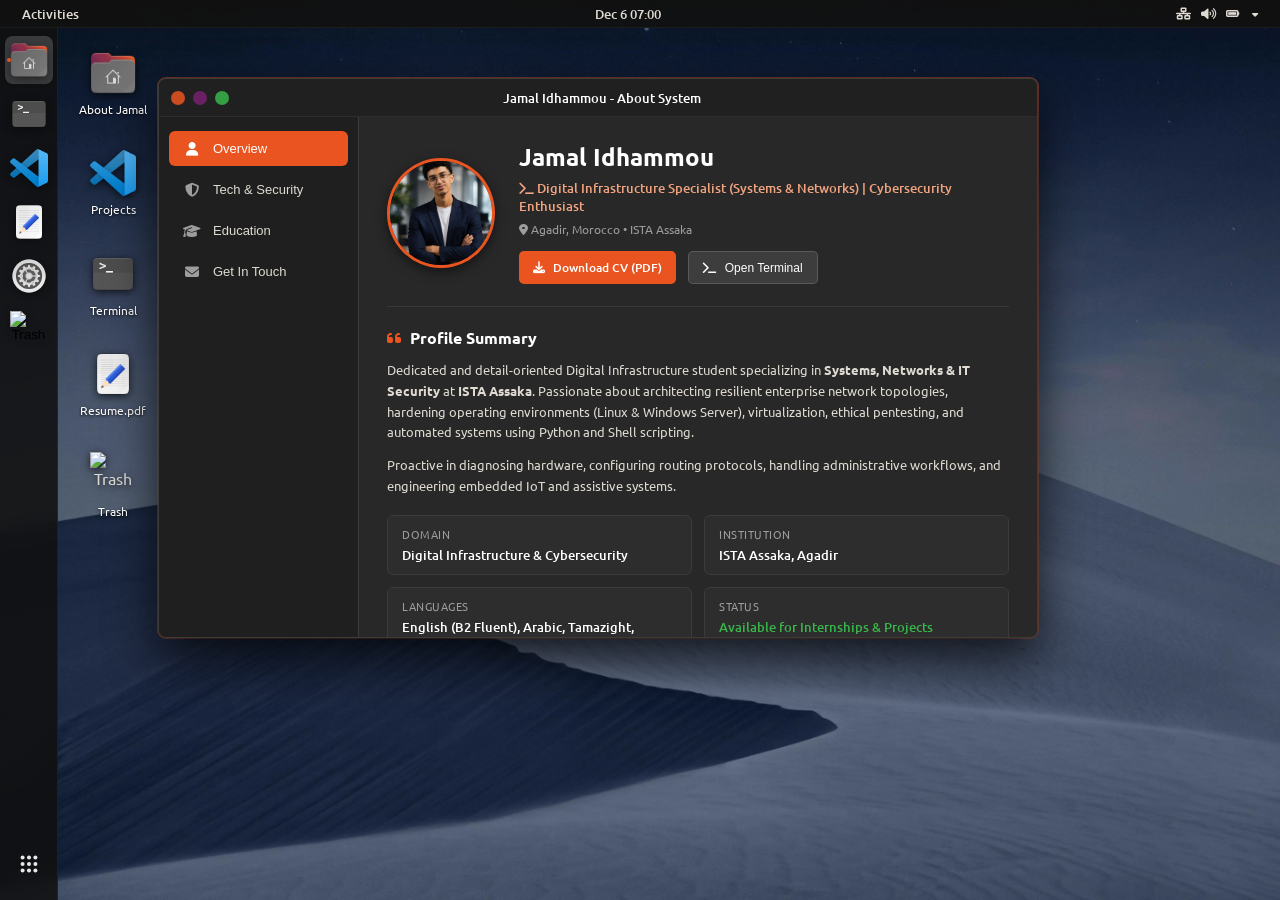
==== index.html @ d8b95043 "feat: Ubuntu 20.04 Web Desktop with ISTA Assaka profile and clean files" ====
<!DOCTYPE html>
<html lang="en">
<head>
    <meta charset="UTF-8">
    <meta name="viewport" content="width=device-width, initial-scale=1.0">
    <title>Jamal Idhammou - Ubuntu 20.04 Desktop</title>
    <meta name="description" content="Jamal Idhammou's Ubuntu 20.04 Web Desktop Portfolio - Digital Infrastructure & Cybersecurity Specialist">
    <link rel="icon" type="image/png" href="themes/Yaru/system/user-home.png">
    
    <!-- Ubuntu Font & FontAwesome Icons -->
    <link rel="preconnect" href="https://fonts.googleapis.com">
    <link rel="preconnect" href="https://fonts.gstatic.com" crossorigin>
    <link href="https://fonts.googleapis.com/css2?family=Ubuntu:ital,wght@0,300;0,400;0,500;0,700;1,400&family=Ubuntu+Mono:ital,wght@0,400;0,700;1,400&display=swap" rel="stylesheet">
    <link rel="stylesheet" href="https://cdnjs.cloudflare.com/ajax/libs/font-awesome/6.5.1/css/all.min.css">
    
    <link rel="stylesheet" href="style.css">
</head>
<body class="theme-default">

    <!-- Top Navigation Bar -->
    <header class="top-bar" id="topBar">
        <div class="top-bar-left">
            <span class="activities-btn" id="activitiesBtn">Activities</span>
        </div>
        <div class="top-bar-center">
            <span class="clock" id="topClock">Oct 28 00:00</span>
        </div>
        <div class="top-bar-right">
            <div class="status-cluster" id="statusCluster" tabindex="0" role="button" aria-label="System status menu">
                <i class="fa-solid fa-network-wired" title="Ethernet Connected"></i>
                <i class="fa-solid fa-volume-high" title="Volume 100%"></i>
                <i class="fa-solid fa-battery-full" title="Battery 100%"></i>
                <i class="fa-solid fa-caret-down status-arrow"></i>
            </div>
            
            <!-- Status Dropdown Menu -->
            <div class="status-dropdown" id="statusDropdown">
                <div class="dropdown-row">
                    <i class="fa-solid fa-volume-high"></i>
                    <input type="range" min="0" max="100" value="80" class="slider" aria-label="Sound volume">
                </div>
                <div class="dropdown-row">
                    <i class="fa-solid fa-sun"></i>
                    <input type="range" min="10" max="100" value="100" class="slider" aria-label="Screen brightness">
                </div>
                <div class="dropdown-divider"></div>
                <div class="dropdown-item">
                    <i class="fa-solid fa-wifi"></i>
                    <span>ISTA-Assaka-Secure</span>
                    <span class="pill-active">Connected</span>
                </div>
                <div class="dropdown-item" onclick="openApp('settings')">
                    <i class="fa-solid fa-sliders"></i>
                    <span>System Settings</span>
                </div>
                <div class="dropdown-divider"></div>
                <div class="dropdown-item" onclick="openApp('terminal')">
                    <i class="fa-solid fa-terminal"></i>
                    <span>Terminal Shell</span>
                </div>
                <div class="dropdown-item" onclick="window.location.reload()">
                    <i class="fa-solid fa-arrow-rotate-right"></i>
                    <span>Restart Desktop</span>
                </div>
            </div>
        </div>
    </header>

    <!-- Main Desktop Workspace -->
    <main class="desktop-screen" id="desktopScreen">
        
        <!-- Ubuntu Left Dock -->
        <aside class="dock" id="dock" aria-label="Ubuntu application dock">
            <div class="dock-apps">
                <button class="dock-icon" data-app="about" title="About Jamal">
                    <img src="themes/Yaru/system/user-home.png" alt="About Jamal">
                    <span class="dock-indicator"></span>
                </button>
                <button class="dock-icon" data-app="terminal" title="Terminal">
                    <img src="themes/Yaru/apps/bash.png" alt="Terminal">
                    <span class="dock-indicator"></span>
                </button>
                <button class="dock-icon" data-app="projects" title="Projects & Engineering">
                    <img src="themes/Yaru/apps/vscode.png" alt="Projects">
                    <span class="dock-indicator"></span>
                </button>
                <button class="dock-icon" data-app="resume" title="CV Resume Viewer">
                    <img src="themes/Yaru/apps/gedit.png" alt="CV Resume">
                    <span class="dock-indicator"></span>
                </button>
                <button class="dock-icon" data-app="settings" title="Settings">
                    <img src="themes/Yaru/apps/gnome-control-center.png" alt="Settings">
                    <span class="dock-indicator"></span>
                </button>
                <button class="dock-icon" data-app="trash" title="Trash">
                    <img src="themes/Yaru/system/user-trash.png" alt="Trash">
                    <span class="dock-indicator"></span>
                </button>
            </div>
            
            <div class="dock-bottom">
                <button class="dock-icon grid-icon" id="allAppsBtn" title="Show Applications">
                    <svg viewBox="0 0 24 24" width="22" height="22" fill="#fff">
                        <circle cx="5" cy="5" r="2.2"/>
                        <circle cx="12" cy="5" r="2.2"/>
                        <circle cx="19" cy="5" r="2.2"/>
                        <circle cx="5" cy="12" r="2.2"/>
                        <circle cx="12" cy="12" r="2.2"/>
                        <circle cx="19" cy="12" r="2.2"/>
                        <circle cx="5" cy="19" r="2.2"/>
                        <circle cx="12" cy="19" r="2.2"/>
                        <circle cx="19" cy="19" r="2.2"/>
                    </svg>
                </button>
            </div>
        </aside>

        <!-- Desktop Shortcuts -->
        <div class="desktop-grid" id="desktopGrid">
            <div class="desktop-item" tabindex="0" data-app="about">
                <img src="themes/Yaru/system/user-home.png" alt="About Jamal">
                <span>About Jamal</span>
            </div>
            <div class="desktop-item" tabindex="0" data-app="projects">
                <img src="themes/Yaru/apps/vscode.png" alt="Projects">
                <span>Projects</span>
            </div>
            <div class="desktop-item" tabindex="0" data-app="terminal">
                <img src="themes/Yaru/apps/bash.png" alt="Terminal">
                <span>Terminal</span>
            </div>
            <div class="desktop-item" tabindex="0" data-app="resume">
                <img src="themes/Yaru/apps/gedit.png" alt="Resume">
                <span>Resume.pdf</span>
            </div>
            <div class="desktop-item" tabindex="0" data-app="trash">
                <img src="themes/Yaru/system/user-trash.png" alt="Trash">
                <span>Trash</span>
            </div>
        </div>

        <!-- ==================== WINDOWS CONTAINER ==================== -->
        <div class="windows-container" id="windowsContainer">

            <!-- 1. ABOUT ME WINDOW -->
            <div class="window active" id="win-about" data-app="about" style="top: 50px; left: 100px; width: 880px; height: 560px;">
                <div class="window-header">
                    <div class="window-controls">
                        <button class="win-btn win-close" title="Close" onclick="closeApp('about')"></button>
                        <button class="win-btn win-minimize" title="Minimize" onclick="minimizeApp('about')"></button>
                        <button class="win-btn win-maximize" title="Maximize" onclick="maximizeApp('about')"></button>
                    </div>
                    <div class="window-title">Jamal Idhammou - About System</div>
                </div>
                <div class="window-body ubuntu-about-window">
                    <div class="about-nav">
                        <button class="about-nav-item active" data-tab="tab-bio">
                            <i class="fa-solid fa-user"></i> <span>Overview</span>
                        </button>
                        <button class="about-nav-item" data-tab="tab-skills">
                            <i class="fa-solid fa-shield-halved"></i> <span>Tech & Security</span>
                        </button>
                        <button class="about-nav-item" data-tab="tab-education">
                            <i class="fa-solid fa-graduation-cap"></i> <span>Education</span>
                        </button>
                        <button class="about-nav-item" data-tab="tab-contact">
                            <i class="fa-solid fa-envelope"></i> <span>Get In Touch</span>
                        </button>
                    </div>
                    <div class="about-content">
                        
                        <!-- TAB 1: BIO -->
                        <div class="tab-pane active" id="tab-bio">
                            <div class="bio-hero">
                                <img src="profile-photo.png" alt="Jamal Idhammou" class="bio-avatar">
                                <div class="bio-hero-info">
                                    <h2>Jamal Idhammou</h2>
                                    <p class="role-badge"><i class="fa-solid fa-terminal"></i> Digital Infrastructure Specialist (Systems & Networks) | Cybersecurity Enthusiast</p>
                                    <p class="location-badge"><i class="fa-solid fa-location-dot"></i> Agadir, Morocco &bull; ISTA Assaka</p>
                                    <div class="bio-actions">
                                        <a href="CV_Jamal_Idhammou.pdf" download class="btn-ubuntu-primary">
                                            <i class="fa-solid fa-download"></i> Download CV (PDF)
                                        </a>
                                        <button class="btn-ubuntu-secondary" onclick="openApp('terminal')">
                                            <i class="fa-solid fa-terminal"></i> Open Terminal
                                        </button>
                                    </div>
                                </div>
                            </div>
                            <div class="bio-description">
                                <h3><i class="fa-solid fa-quote-left"></i> Profile Summary</h3>
                                <p>
                                    Dedicated and detail-oriented Digital Infrastructure student specializing in <strong>Systems, Networks & IT Security</strong> at <strong>ISTA Assaka</strong>. Passionate about architecting resilient enterprise network topologies, hardening operating environments (Linux & Windows Server), virtualization, ethical pentesting, and automated systems using Python and Shell scripting.
                                </p>
                                <p>
                                    Proactive in diagnosing hardware, configuring routing protocols, handling administrative workflows, and engineering embedded IoT and assistive systems.
                                </p>
                            </div>
                            <div class="bio-meta-grid">
                                <div class="meta-card">
                                    <span class="meta-label">Domain</span>
                                    <span class="meta-val">Digital Infrastructure & Cybersecurity</span>
                                </div>
                                <div class="meta-card">
                                    <span class="meta-label">Institution</span>
                                    <span class="meta-val">ISTA Assaka, Agadir</span>
                                </div>
                                <div class="meta-card">
                                    <span class="meta-label">Languages</span>
                                    <span class="meta-val">English (B2 Fluent), Arabic, Tamazight, French</span>
                                </div>
                                <div class="meta-card">
                                    <span class="meta-label">Status</span>
                                    <span class="meta-val available">Available for Internships & Projects</span>
                                </div>
                            </div>
                        </div>

                        <!-- TAB 2: SKILLS -->
                        <div class="tab-pane" id="tab-skills">
                            <h3><i class="fa-solid fa-shield-halved"></i> Technical Competencies</h3>
                            <div class="skills-category-group">
                                <div class="skill-group-card">
                                    <div class="skill-group-title">
                                        <i class="fa-solid fa-network-wired"></i> Networks & Protocols
                                    </div>
                                    <div class="skill-chips">
                                        <span class="chip">TCP/IP Suite</span>
                                        <span class="chip">LAN / WAN Architecture</span>
                                        <span class="chip">Cisco Packet Tracer</span>
                                        <span class="chip">Wireshark Traffic Analysis</span>
                                        <span class="chip">VLANs & Subnetting</span>
                                        <span class="chip">Routing (OSPF, RIP, Static)</span>
                                        <span class="chip">DNS & DHCP Services</span>
                                    </div>
                                </div>

                                <div class="skill-group-card">
                                    <div class="skill-group-title">
                                        <i class="fa-solid fa-server"></i> Systems & Virtualization
                                    </div>
                                    <div class="skill-chips">
                                        <span class="chip">Linux (Ubuntu, Kali, Debian)</span>
                                        <span class="chip">Windows Server (AD DS, GPO)</span>
                                        <span class="chip">VMware Workstation / ESXi</span>
                                        <span class="chip">Oracle VirtualBox</span>
                                        <span class="chip">System Hardening</span>
                                        <span class="chip">SSH & Remote Administration</span>
                                    </div>
                                </div>

                                <div class="skill-group-card">
                                    <div class="skill-group-title">
                                        <i class="fa-solid fa-key"></i> Cybersecurity & Defense
                                    </div>
                                    <div class="skill-chips">
                                        <span class="chip">Ethical Hacking & Pentesting</span>
                                        <span class="chip">Network Security Auditing</span>
                                        <span class="chip">Nmap & Port Reconnaissance</span>
                                        <span class="chip">Firewall Configuration</span>
                                        <span class="chip">Vulnerability Assessment</span>
                                    </div>
                                </div>

                                <div class="skill-group-card">
                                    <div class="skill-group-title">
                                        <i class="fa-solid fa-code"></i> Scripting & Embedded IoT
                                    </div>
                                    <div class="skill-chips">
                                        <span class="chip">Python 3</span>
                                        <span class="chip">Bash & Shell Automation</span>
                                        <span class="chip">ESP32 & Microcontroller IoT</span>
                                        <span class="chip">Git & Version Control</span>
                                        <span class="chip">Hardware Diagnostics</span>
                                    </div>
                                </div>
                            </div>
                        </div>

                        <!-- TAB 3: EDUCATION -->
                        <div class="tab-pane" id="tab-education">
                            <h3><i class="fa-solid fa-graduation-cap"></i> Academic Background</h3>
                            <div class="timeline">
                                <div class="timeline-item">
                                    <div class="timeline-badge"><i class="fa-solid fa-building-columns"></i></div>
                                    <div class="timeline-content">
                                        <h4>Specialized Technician in Digital Infrastructure (Systems & Networks)</h4>
                                        <p class="timeline-sub">ISTA Assaka, Agadir | <strong>2025 - Present</strong></p>
                                        <p>Comprehensive training in corporate computer networks, multi-platform server administration (Windows Server & Linux), cloud fundamentals, virtualization infrastructure, enterprise cybersecurity, and automated operations.</p>
                                    </div>
                                </div>

                                <div class="timeline-item">
                                    <div class="timeline-badge"><i class="fa-solid fa-award"></i></div>
                                    <div class="timeline-content">
                                        <h4>High School Baccalaureate in Physics-Chemistry</h4>
                                        <p class="timeline-sub">Lyc&eacute;e Qualifiant Koutoubia, Drarga | <strong>Class of 2025</strong></p>
                                        <p>Analytical foundations in mathematics, physical sciences, logical reasoning, and scientific computing methodologies.</p>
                                    </div>
                                </div>

                                <div class="timeline-item">
                                    <div class="timeline-badge"><i class="fa-solid fa-briefcase"></i></div>
                                    <div class="timeline-content">
                                        <h4>Administrative Office Intern</h4>
                                        <p class="timeline-sub">Car Rental Agency | <strong>Professional Internship</strong></p>
                                        <p>Conducted daily IT workflow troubleshooting, operational database tracking, administrative paperwork organization, and customer support.</p>
                                    </div>
                                </div>
                            </div>
                        </div>

                        <!-- TAB 4: CONTACT -->
                        <div class="tab-pane" id="tab-contact">
                            <h3><i class="fa-solid fa-envelope"></i> Let's Connect</h3>
                            <p>I am keen to collaborate on infrastructure administration, cybersecurity research, and network deployment projects.</p>
                            
                            <div class="contact-grid">
                                <a href="mailto:jidhmmou@gmail.com" class="contact-card">
                                    <div class="contact-icon"><i class="fa-solid fa-envelope-open-text"></i></div>
                                    <div class="contact-info">
                                        <span class="contact-title">Email</span>
                                        <span class="contact-detail">jidhmmou@gmail.com</span>
                                    </div>
                                </a>

                                <a href="tel:+212649144657" class="contact-card">
                                    <div class="contact-icon"><i class="fa-solid fa-phone-volume"></i></div>
                                    <div class="contact-info">
                                        <span class="contact-title">Phone</span>
                                        <span class="contact-detail">+212 649-144657</span>
                                    </div>
                                </a>

                                <a href="https://github.com/jidhmmou-ship-it" target="_blank" rel="noopener noreferrer" class="contact-card">
                                    <div class="contact-icon"><i class="fa-brands fa-github"></i></div>
                                    <div class="contact-info">
                                        <span class="contact-title">GitHub</span>
                                        <span class="contact-detail">@jidhmmou-ship-it</span>
                                    </div>
                                </a>

                                <div class="contact-card">
                                    <div class="contact-icon"><i class="fa-solid fa-location-dot"></i></div>
                                    <div class="contact-info">
                                        <span class="contact-title">Location</span>
                                        <span class="contact-detail">Agadir, Morocco</span>
                                    </div>
                                </div>
                            </div>
                        </div>

                    </div>
                </div>
            </div>

            <!-- 2. PROJECTS WINDOW -->
            <div class="window" id="win-projects" data-app="projects" style="top: 75px; left: 160px; width: 920px; height: 580px;">
                <div class="window-header">
                    <div class="window-controls">
                        <button class="win-btn win-close" title="Close" onclick="closeApp('projects')"></button>
                        <button class="win-btn win-minimize" title="Minimize" onclick="minimizeApp('projects')"></button>
                        <button class="win-btn win-maximize" title="Maximize" onclick="maximizeApp('projects')"></button>
                    </div>
                    <div class="window-title">Engineering Projects & Innovations - Jamal Idhammou</div>
                </div>
                <div class="window-body projects-window">
                    <div class="projects-sidebar">
                        <div class="projects-sidebar-heading">PROJECT REPOSITORIES</div>
                        <button class="proj-nav-btn active" data-target="proj-voice">
                            <i class="fa-solid fa-microphone-lines"></i>
                            <div class="proj-nav-text">
                                <span class="proj-nav-name">Voice Meaning Mapper</span>
                                <span class="proj-nav-sub">AI Speech Assistance</span>
                            </div>
                        </button>
                        <button class="proj-nav-btn" data-target="proj-esp32">
                            <i class="fa-solid fa-microchip"></i>
                            <div class="proj-nav-text">
                                <span class="proj-nav-name">ESP32 IoT Systems</span>
                                <span class="proj-nav-sub">Embedded Hardware & Telemetry</span>
                            </div>
                        </button>
                        <button class="proj-nav-btn" data-target="proj-hackathon">
                            <i class="fa-solid fa-trophy"></i>
                            <div class="proj-nav-text">
                                <span class="proj-nav-name">Tech for Hope Hackathon</span>
                                <span class="proj-nav-sub">1st Edition (May 2026)</span>
                            </div>
                        </button>
                        <button class="proj-nav-btn" data-target="proj-network">
                            <i class="fa-solid fa-network-wired"></i>
                            <div class="proj-nav-text">
                                <span class="proj-nav-name">Enterprise Network Lab</span>
                                <span class="proj-nav-sub">ISTA Assaka Topologies</span>
                            </div>
                        </button>
                    </div>

                    <div class="projects-detail">
                        
                        <!-- PROJECT 1: Voice Meaning Mapper -->
                        <div class="proj-card active" id="proj-voice">
                            <div class="proj-header-banner">
                                <div class="proj-tag">AI & Assistive Tech</div>
                                <h2>Voice Meaning Mapper</h2>
                                <p class="proj-summary">A communication assistance system designed to interpret speech patterns and acoustic inputs for individuals experiencing communication difficulties or autism.</p>
                            </div>
                            <div class="proj-body">
                                <h3><i class="fa-solid fa-layer-group"></i> Architecture & Engineering</h3>
                                <p>
                                    Architected to translate imprecise or atypical vocal cues into structured semantic expressions and clear audio-visual feedback. Features an offline-capable Python inference pipeline paired with local SQLite database logging for private, low-latency deployment.
                                </p>
                                <div class="tech-stack-row">
                                    <span class="badge-tech"><i class="fa-brands fa-python"></i> Python 3</span>
                                    <span class="badge-tech"><i class="fa-solid fa-wave-square"></i> Audio Signal Processing</span>
                                    <span class="badge-tech"><i class="fa-solid fa-database"></i> SQLite</span>
                                    <span class="badge-tech"><i class="fa-solid fa-microchip"></i> Embedded Controller Ready</span>
                                </div>
                                <div class="key-points">
                                    <div class="kp-item">
                                        <i class="fa-solid fa-shield-check"></i>
                                        <div>
                                            <strong>Zero Cloud Dependency:</strong> All processing is preserved on-premise to guarantee absolute user voice privacy and confidentiality.
                                        </div>
                                    </div>
                                    <div class="kp-item">
                                        <i class="fa-solid fa-gauge-high"></i>
                                        <div>
                                            <strong>Low-Latency Acoustic Inference:</strong> Optimized phonetic mapping tailored to assist individuals with speech impairments.
                                        </div>
                                    </div>
                                </div>
                            </div>
                        </div>

                        <!-- PROJECT 2: ESP32 IoT Systems -->
                        <div class="proj-card" id="proj-esp32">
                            <div class="proj-header-banner">
                                <div class="proj-tag">Embedded Systems & IoT</div>
                                <h2>ESP32 Smart IoT & Sensor Ecosystem</h2>
                                <p class="proj-summary">Hardware-software telemetric node engineered around the ESP32-S3 microcontroller, integrating sensor capture, secure Wi-Fi transport, and headless Python backends.</p>
                            </div>
                            <div class="proj-body">
                                <h3><i class="fa-solid fa-microchip"></i> Hardware Blueprint</h3>
                                <p>
                                    Implements microcontrollers interfacing with environmental telemetry, acoustic receivers, and wireless sockets. Built to evaluate IoT device security, encrypted telemetry communication over MQTT/HTTPS, and local automation triggers.
                                </p>
                                <div class="tech-stack-row">
                                    <span class="badge-tech"><i class="fa-solid fa-microchip"></i> ESP32 / ESP32-S3</span>
                                    <span class="badge-tech"><i class="fa-brands fa-python"></i> MicroPython / Python</span>
                                    <span class="badge-tech"><i class="fa-solid fa-wifi"></i> 802.11b/g/n & BLE</span>
                                    <span class="badge-tech"><i class="fa-solid fa-lock"></i> TLS Telemetry</span>
                                </div>
                                <div class="key-points">
                                    <div class="kp-item">
                                        <i class="fa-solid fa-network-wired"></i>
                                        <div>
                                            <strong>Network Hardening:</strong> Configured dedicated IoT VLAN isolation to defend parent LAN environments against unauthorized lateral movement.
                                        </div>
                                    </div>
                                    <div class="kp-item">
                                        <i class="fa-solid fa-bolt"></i>
                                        <div>
                                            <strong>Autonomous Failover:</strong> Local non-volatile memory buffering maintains telemetry consistency during network dropouts.
                                        </div>
                                    </div>
                                </div>
                            </div>
                        </div>

                        <!-- PROJECT 3: Hackathon -->
                        <div class="proj-card" id="proj-hackathon">
                            <div class="proj-header-banner">
                                <div class="proj-tag">Hackathon & Innovation</div>
                                <h2>Tech for Hope Hackathon 2026 (1st Edition)</h2>
                                <p class="proj-summary">48-Hour intensive innovation challenge hosted at CNMH Agadir (May 15-16, 2026).</p>
                            </div>
                            <div class="proj-body">
                                <h3><i class="fa-solid fa-trophy"></i> Achievement & Contributions</h3>
                                <p>
                                    Participated in a high-intensity hackathon dedicated to engineering assistive technologies for people with disabilities. Collaborated closely with a multidisciplinary team under rigid time constraints, contributing system architecture design, functional logic testing, and technical pitch delivery. Awarded an official certificate of distinction.
                                </p>
                                <div class="tech-stack-row">
                                    <span class="badge-tech"><i class="fa-solid fa-users"></i> Team Leadership</span>
                                    <span class="badge-tech"><i class="fa-solid fa-bolt"></i> Rapid Prototyping</span>
                                    <span class="badge-tech"><i class="fa-solid fa-universal-access"></i> Assistive Tech</span>
                                </div>
                            </div>
                        </div>

                        <!-- PROJECT 4: Network Labs -->
                        <div class="proj-card" id="proj-network">
                            <div class="proj-header-banner">
                                <div class="proj-tag">Infrastructure & Defense</div>
                                <h2>Enterprise Network Architecture & Virtualization Labs</h2>
                                <p class="proj-summary">Production-grade LAN/WAN multi-site topology configurations and server virtualization at ISTA Assaka (2025 - 2026).</p>
                            </div>
                            <div class="proj-body">
                                <h3><i class="fa-solid fa-network-wired"></i> Infrastructure Implementation</h3>
                                <p>
                                    Architected multi-subnet networks featuring inter-VLAN routing, NAT/PAT translation, ACL firewall rules, and fault-tolerant switching in Cisco Packet Tracer. Deployed virtualized enterprise environments with Windows Server 2022 (Active Directory, Group Policy, DNS, DHCP) and hardened Ubuntu / Kali Linux machines.
                                </p>
                                <div class="tech-stack-row">
                                    <span class="badge-tech"><i class="fa-solid fa-network-wired"></i> Cisco Packet Tracer</span>
                                    <span class="badge-tech"><i class="fa-brands fa-linux"></i> Ubuntu & Kali Linux</span>
                                    <span class="badge-tech"><i class="fa-brands fa-windows"></i> Windows Server AD DS</span>
                                    <span class="badge-tech"><i class="fa-solid fa-cube"></i> VMware & VirtualBox</span>
                                    <span class="badge-tech"><i class="fa-solid fa-magnifying-glass"></i> Wireshark</span>
                                </div>
                            </div>
                        </div>

                    </div>
                </div>
            </div>

            <!-- 3. TERMINAL WINDOW -->
            <div class="window" id="win-terminal" data-app="terminal" style="top: 100px; left: 220px; width: 780px; height: 500px;">
                <div class="window-header">
                    <div class="window-controls">
                        <button class="win-btn win-close" title="Close" onclick="closeApp('terminal')"></button>
                        <button class="win-btn win-minimize" title="Minimize" onclick="minimizeApp('terminal')"></button>
                        <button class="win-btn win-maximize" title="Maximize" onclick="maximizeApp('terminal')"></button>
                    </div>
                    <div class="window-title">jamal@ubuntu-assaka: ~</div>
                </div>
                <div class="window-body terminal-body" id="terminalBody" onclick="focusTerminalInput()">
                    <div id="terminalOutput">
                        <div class="terminal-line banner">Welcome to Jamal Idhammou's Ubuntu 20.04 LTS (GNU/Linux 5.15.0-generic x86_64)</div>
                        <div class="terminal-line info">* Documentation: Digital Infrastructure & Cybersecurity Portfolio</div>
                        <div class="terminal-line info">* Institution:   ISTA Assaka, Agadir, Morocco</div>
                        <div class="terminal-line system">Type <span class="term-highlight">help</span> to view available commands.</div>
                        <br>
                    </div>
                    <div class="terminal-input-row">
                        <span class="term-prompt"><span class="prompt-user">jamal@ubuntu-assaka</span>:<span class="prompt-dir">~</span>$</span>
                        <input type="text" id="terminalInput" autofocus spellcheck="false" autocomplete="off" aria-label="Terminal command prompt">
                    </div>
                </div>
            </div>

            <!-- 4. RESUME VIEWER WINDOW -->
            <div class="window" id="win-resume" data-app="resume" style="top: 60px; left: 140px; width: 860px; height: 580px;">
                <div class="window-header">
                    <div class="window-controls">
                        <button class="win-btn win-close" title="Close" onclick="closeApp('resume')"></button>
                        <button class="win-btn win-minimize" title="Minimize" onclick="minimizeApp('resume')"></button>
                        <button class="win-btn win-maximize" title="Maximize" onclick="maximizeApp('resume')"></button>
                    </div>
                    <div class="window-title">Document Viewer - CV_Jamal_Idhammou.pdf</div>
                </div>
                <div class="window-body resume-body">
                    <div class="resume-toolbar">
                        <div class="doc-info">
                            <i class="fa-solid fa-file-pdf text-red"></i>
                            <span>CV_Jamal_Idhammou.pdf</span>
                        </div>
                        <div class="toolbar-actions">
                            <a href="CV_Jamal_Idhammou.pdf" target="_blank" class="btn-tool" title="Open in new tab">
                                <i class="fa-solid fa-arrow-up-right-from-square"></i> Open Tab
                            </a>
                            <a href="CV_Jamal_Idhammou.pdf" download class="btn-tool primary" title="Download CV">
                                <i class="fa-solid fa-download"></i> Download
                            </a>
                        </div>
                    </div>
                    <div class="resume-frame-wrapper">
                        <iframe src="CV_Jamal_Idhammou.pdf#toolbar=1&navpanes=0" class="resume-iframe" title="Jamal Idhammou Resume PDF"></iframe>
                    </div>
                </div>
            </div>

            <!-- 5. SETTINGS WINDOW -->
            <div class="window" id="win-settings" data-app="settings" style="top: 80px; left: 180px; width: 720px; height: 480px;">
                <div class="window-header">
                    <div class="window-controls">
                        <button class="win-btn win-close" title="Close" onclick="closeApp('settings')"></button>
                        <button class="win-btn win-minimize" title="Minimize" onclick="minimizeApp('settings')"></button>
                        <button class="win-btn win-maximize" title="Maximize" onclick="maximizeApp('settings')"></button>
                    </div>
                    <div class="window-title">Settings - Background & System</div>
                </div>
                <div class="window-body settings-body">
                    <h3>Desktop Wallpaper</h3>
                    <p class="settings-hint">Select a wallpaper to customize your desktop experience:</p>
                    <div class="wallpapers-grid" id="wallpapersGrid">
                        <!-- Populated via script.js -->
                    </div>
                    
                    <div class="settings-divider"></div>
                    <h3>System Information</h3>
                    <div class="system-specs">
                        <div class="spec-row"><span>OS Name:</span><strong>Ubuntu 20.04.6 LTS (Focal Fossa) Web Edition</strong></div>
                        <div class="spec-row"><span>Specialist:</span><strong>Jamal Idhammou</strong></div>
                        <div class="spec-row"><span>Academic Center:</span><strong>ISTA Assaka (Systems, Networks & Security)</strong></div>
                        <div class="spec-row"><span>Kernel:</span><strong>Linux 5.15.0-91-generic (x86_64)</strong></div>
                    </div>
                </div>
            </div>

            <!-- 6. TRASH WINDOW -->
            <div class="window" id="win-trash" data-app="trash" style="top: 120px; left: 240px; width: 560px; height: 380px;">
                <div class="window-header">
                    <div class="window-controls">
                        <button class="win-btn win-close" title="Close" onclick="closeApp('trash')"></button>
                        <button class="win-btn win-minimize" title="Minimize" onclick="minimizeApp('trash')"></button>
                        <button class="win-btn win-maximize" title="Maximize" onclick="maximizeApp('trash')"></button>
                    </div>
                    <div class="window-title">Trash</div>
                </div>
                <div class="window-body trash-body">
                    <div class="trash-empty-state">
                        <img src="themes/Yaru/system/user-trash.png" alt="Empty Trash" width="64">
                        <p class="trash-main">Trash is Empty</p>
                        <p class="trash-sub">Citation artifacts, unused dependencies, and zero-byte scripts have been purged.</p>
                    </div>
                </div>
            </div>

        </div>
    </main>

    <script src="script.js"></script>
</body>
</html>
---- style.css ----
/* ==========================================================================
   Ubuntu 20.04 Focal Fossa Web Desktop Theme
   Jamal Idhammou - Systems, Networks & Cybersecurity Portfolio
   ========================================================================== */

:root {
    --ubuntu-orange: #E95420;
    --ubuntu-aubergine-dark: #2C001E;
    --ubuntu-aubergine-mid: #5E2750;
    --ubuntu-aubergine-light: #77216F;
    --ubuntu-gray-dark: #111111;
    --ubuntu-gray-panel: rgba(17, 17, 17, 0.95);
    --ubuntu-gray-window: #282828;
    --ubuntu-gray-border: #3c3b37;
    --ubuntu-gray-header: #202020;
    --ubuntu-text-main: #dfdbd2;
    --ubuntu-text-muted: #9e9d9b;
    --ubuntu-text-bright: #ffffff;
    --ubuntu-green: #38b44a;
    --ubuntu-blue: #19b6ee;
    --ubuntu-dock-bg: rgba(16, 16, 16, 0.88);
    --ubuntu-card-bg: #2d2d2d;
    --ubuntu-chip-bg: #383838;
    --shadow-window: 0 16px 40px rgba(0, 0, 0, 0.65), 0 0 1px rgba(255, 255, 255, 0.15);
    --radius-window: 8px;
    --radius-control: 4px;
}

* {
    box-sizing: border-box;
    margin: 0;
    padding: 0;
}

body, html {
    width: 100%;
    height: 100%;
    overflow: hidden;
    font-family: 'Ubuntu', -apple-system, BlinkMacSystemFont, "Segoe UI", Roboto, sans-serif;
    color: var(--ubuntu-text-main);
    background-color: #1a0815;
    background-image: url('images/wallpapers/wall-1.webp');
    background-size: cover;
    background-position: center;
    background-repeat: no-repeat;
    user-select: none;
    -webkit-font-smoothing: antialiased;
}

/* ==========================================================================
   TOP BAR
   ========================================================================== */
.top-bar {
    position: fixed;
    top: 0;
    left: 0;
    right: 0;
    height: 28px;
    background-color: var(--ubuntu-gray-panel);
    backdrop-filter: blur(8px);
    display: flex;
    align-items: center;
    justify-content: space-between;
    padding: 0 12px;
    font-size: 13px;
    font-weight: 500;
    z-index: 10000;
    border-bottom: 1px solid rgba(255, 255, 255, 0.05);
}

.top-bar-left, .top-bar-center, .top-bar-right {
    display: flex;
    align-items: center;
    height: 100%;
}

.activities-btn {
    padding: 2px 10px;
    border-radius: var(--radius-control);
    cursor: pointer;
    transition: background-color 0.15s ease;
}

.activities-btn:hover {
    background-color: rgba(255, 255, 255, 0.15);
}

.clock {
    font-weight: 500;
    cursor: default;
    padding: 2px 10px;
    border-radius: var(--radius-control);
}

.clock:hover {
    background-color: rgba(255, 255, 255, 0.1);
}

.status-cluster {
    display: flex;
    align-items: center;
    gap: 10px;
    padding: 3px 10px;
    border-radius: 14px;
    cursor: pointer;
    transition: background-color 0.15s ease;
    font-size: 12px;
}

.status-cluster:hover, .status-cluster.active {
    background-color: rgba(255, 255, 255, 0.15);
}

.status-arrow {
    font-size: 10px;
    margin-left: 2px;
}

/* Status Dropdown */
.status-dropdown {
    position: absolute;
    top: 32px;
    right: 8px;
    width: 260px;
    background-color: #242424;
    border: 1px solid var(--ubuntu-gray-border);
    border-radius: 8px;
    box-shadow: 0 12px 30px rgba(0, 0, 0, 0.7);
    padding: 12px;
    display: none;
    flex-direction: column;
    gap: 8px;
    z-index: 10001;
}

.status-dropdown.show {
    display: flex;
}

.dropdown-row {
    display: flex;
    align-items: center;
    gap: 12px;
    color: var(--ubuntu-text-muted);
}

.dropdown-row i {
    width: 18px;
    text-align: center;
}

.slider {
    flex: 1;
    accent-color: var(--ubuntu-orange);
    cursor: pointer;
}

.dropdown-divider {
    height: 1px;
    background: rgba(255, 255, 255, 0.1);
    margin: 4px 0;
}

.dropdown-item {
    display: flex;
    align-items: center;
    gap: 12px;
    padding: 8px 10px;
    border-radius: var(--radius-control);
    cursor: pointer;
    font-size: 13px;
    transition: background 0.15s ease;
}

.dropdown-item:hover {
    background: rgba(255, 255, 255, 0.1);
}

.dropdown-item i {
    width: 18px;
    text-align: center;
    color: var(--ubuntu-orange);
}

.pill-active {
    margin-left: auto;
    font-size: 11px;
    background: rgba(56, 180, 74, 0.2);
    color: var(--ubuntu-green);
    padding: 2px 6px;
    border-radius: 10px;
}

/* ==========================================================================
   DESKTOP SCREEN & DOCK
   ========================================================================== */
.desktop-screen {
    position: absolute;
    top: 28px;
    left: 0;
    right: 0;
    bottom: 0;
    display: flex;
    overflow: hidden;
}

/* Dock */
.dock {
    width: 58px;
    height: 100%;
    background-color: var(--ubuntu-dock-bg);
    backdrop-filter: blur(10px);
    border-right: 1px solid rgba(255, 255, 255, 0.06);
    display: flex;
    flex-direction: column;
    align-items: center;
    justify-content: space-between;
    padding: 8px 0;
    z-index: 5000;
}

.dock-apps {
    display: flex;
    flex-direction: column;
    gap: 6px;
    align-items: center;
    width: 100%;
}

.dock-icon {
    position: relative;
    width: 48px;
    height: 48px;
    background: transparent;
    border: none;
    border-radius: 8px;
    display: flex;
    align-items: center;
    justify-content: center;
    cursor: pointer;
    transition: transform 0.15s cubic-bezier(0.4, 0, 0.2, 1), background-color 0.15s ease;
}

.dock-icon img {
    width: 38px;
    height: 38px;
    object-fit: contain;
    filter: drop-shadow(0 2px 4px rgba(0,0,0,0.4));
}

.dock-icon:hover {
    background-color: rgba(255, 255, 255, 0.12);
    transform: scale(1.05);
}

.dock-icon:active {
    transform: scale(0.96);
}

.dock-indicator {
    display: none;
    position: absolute;
    left: 2px;
    top: 50%;
    transform: translateY(-50%);
    width: 4px;
    height: 4px;
    background-color: var(--ubuntu-orange);
    border-radius: 50%;
}

.dock-icon.running .dock-indicator {
    display: block;
}

.dock-icon.focused {
    background-color: rgba(255, 255, 255, 0.18);
}

.dock-bottom {
    margin-bottom: 4px;
}

.grid-icon svg {
    opacity: 0.9;
    transition: opacity 0.2s ease, transform 0.2s ease;
}

.grid-icon:hover svg {
    opacity: 1;
    transform: rotate(90deg);
}

/* Desktop Grid Icons */
.desktop-grid {
    position: absolute;
    top: 14px;
    left: 70px;
    display: flex;
    flex-direction: column;
    gap: 18px;
    z-index: 10;
}

.desktop-item {
    display: flex;
    flex-direction: column;
    align-items: center;
    justify-content: center;
    width: 86px;
    padding: 8px 4px;
    border-radius: 6px;
    text-align: center;
    cursor: pointer;
    transition: background-color 0.15s ease;
}

.desktop-item:hover, .desktop-item:focus {
    background-color: rgba(233, 84, 32, 0.3);
    outline: 1px dotted rgba(255, 255, 255, 0.3);
}

.desktop-item img {
    width: 46px;
    height: 46px;
    object-fit: contain;
    filter: drop-shadow(0 2px 4px rgba(0, 0, 0, 0.7));
    margin-bottom: 6px;
}

.desktop-item span {
    font-size: 12px;
    color: #ffffff;
    text-shadow: 0 1px 3px rgba(0, 0, 0, 0.9);
    word-break: break-word;
    line-height: 1.2;
}

/* ==========================================================================
   WINDOWS SYSTEM
   ========================================================================== */
.windows-container {
    position: absolute;
    top: 0;
    left: 58px;
    right: 0;
    bottom: 0;
    pointer-events: none;
}

.window {
    position: absolute;
    pointer-events: auto;
    background-color: var(--ubuntu-gray-window);
    border-radius: var(--radius-window);
    box-shadow: var(--shadow-window);
    border: 1px solid var(--ubuntu-gray-border);
    display: none;
    flex-direction: column;
    overflow: hidden;
    min-width: 420px;
    min-height: 280px;
    transition: box-shadow 0.2s ease;
}

.window.active {
    display: flex;
}

.window.minimized {
    display: none !important;
}

.window.focused {
    box-shadow: 0 20px 50px rgba(0, 0, 0, 0.75), 0 0 0 1px rgba(233, 84, 32, 0.45);
}

.window.maximized {
    top: 0 !important;
    left: 0 !important;
    width: 100% !important;
    height: 100% !important;
    border-radius: 0;
}

/* Window Header */
.window-header {
    height: 38px;
    background-color: var(--ubuntu-gray-header);
    border-bottom: 1px solid rgba(255, 255, 255, 0.06);
    display: flex;
    align-items: center;
    padding: 0 12px;
    cursor: move;
    user-select: none;
}

.window-controls {
    display: flex;
    align-items: center;
    gap: 8px;
    z-index: 5;
}

.win-btn {
    width: 14px;
    height: 14px;
    border-radius: 50%;
    border: none;
    cursor: pointer;
    transition: opacity 0.15s ease, transform 0.1s ease;
    opacity: 0.85;
}

.win-btn:hover {
    opacity: 1;
    transform: scale(1.1);
}

.win-close {
    background-color: #E95420;
}

.win-minimize {
    background-color: #77216F;
}

.win-maximize {
    background-color: #38b44a;
}

.window-title {
    flex: 1;
    text-align: center;
    font-size: 13px;
    font-weight: 500;
    color: var(--ubuntu-text-bright);
    margin-right: 50px; /* Offset window controls for visual center */
    white-space: nowrap;
    overflow: hidden;
    text-overflow: ellipsis;
}

.window-body {
    flex: 1;
    overflow-y: auto;
    position: relative;
    user-select: text;
}

/* Scrollbar Styling */
.window-body::-webkit-scrollbar,
.about-content::-webkit-scrollbar,
.projects-detail::-webkit-scrollbar {
    width: 8px;
}

.window-body::-webkit-scrollbar-thumb,
.about-content::-webkit-scrollbar-thumb,
.projects-detail::-webkit-scrollbar-thumb {
    background: rgba(255, 255, 255, 0.2);
    border-radius: 4px;
}

.window-body::-webkit-scrollbar-thumb:hover,
.about-content::-webkit-scrollbar-thumb:hover,
.projects-detail::-webkit-scrollbar-thumb:hover {
    background: rgba(233, 84, 32, 0.5);
}

/* ==========================================================================
   APP 1: ABOUT JAMAL
   ========================================================================== */
.ubuntu-about-window {
    display: flex;
    height: 100%;
}

.about-nav {
    width: 200px;
    background-color: #1f1f1f;
    border-right: 1px solid var(--ubuntu-gray-border);
    padding: 14px 10px;
    display: flex;
    flex-direction: column;
    gap: 6px;
}

.about-nav-item {
    display: flex;
    align-items: center;
    gap: 12px;
    padding: 10px 14px;
    background: transparent;
    border: none;
    border-radius: 6px;
    color: var(--ubuntu-text-main);
    font-size: 13px;
    font-weight: 500;
    cursor: pointer;
    text-align: left;
    transition: background 0.15s ease, color 0.15s ease;
}

.about-nav-item i {
    width: 18px;
    text-align: center;
    font-size: 14px;
    color: var(--ubuntu-text-muted);
}

.about-nav-item:hover {
    background: rgba(255, 255, 255, 0.08);
}

.about-nav-item.active {
    background: var(--ubuntu-orange);
    color: #ffffff;
}

.about-nav-item.active i {
    color: #ffffff;
}

.about-content {
    flex: 1;
    padding: 24px 28px;
    overflow-y: auto;
}

.tab-pane {
    display: none;
    animation: fadeIn 0.2s ease-in;
}

.tab-pane.active {
    display: block;
}

@keyframes fadeIn {
    from { opacity: 0; transform: translateY(4px); }
    to { opacity: 1; transform: translateY(0); }
}

/* Bio Hero */
.bio-hero {
    display: flex;
    gap: 24px;
    align-items: center;
    padding-bottom: 22px;
    border-bottom: 1px solid rgba(255, 255, 255, 0.08);
    margin-bottom: 20px;
}

.bio-avatar {
    width: 110px;
    height: 110px;
    border-radius: 50%;
    object-fit: cover;
    border: 3px solid var(--ubuntu-orange);
    box-shadow: 0 4px 12px rgba(0, 0, 0, 0.5);
}

.bio-hero-info h2 {
    font-size: 24px;
    color: var(--ubuntu-text-bright);
    margin-bottom: 6px;
}

.role-badge {
    color: #f0a37e;
    font-size: 13px;
    font-weight: 500;
    margin-bottom: 6px;
}

.location-badge {
    color: var(--ubuntu-text-muted);
    font-size: 12px;
    margin-bottom: 14px;
}

.bio-actions {
    display: flex;
    gap: 12px;
}

.btn-ubuntu-primary {
    display: inline-flex;
    align-items: center;
    gap: 8px;
    background: var(--ubuntu-orange);
    color: #ffffff;
    text-decoration: none;
    padding: 8px 14px;
    border-radius: 5px;
    font-size: 12px;
    font-weight: 500;
    transition: background 0.15s ease;
    border: none;
    cursor: pointer;
}

.btn-ubuntu-primary:hover {
    background: #d64716;
}

.btn-ubuntu-secondary {
    display: inline-flex;
    align-items: center;
    gap: 8px;
    background: rgba(255, 255, 255, 0.1);
    color: var(--ubuntu-text-bright);
    padding: 8px 14px;
    border-radius: 5px;
    font-size: 12px;
    font-weight: 500;
    border: 1px solid rgba(255, 255, 255, 0.15);
    cursor: pointer;
    transition: background 0.15s ease;
}

.btn-ubuntu-secondary:hover {
    background: rgba(255, 255, 255, 0.2);
}

.bio-description h3,
.tab-pane > h3 {
    font-size: 16px;
    color: var(--ubuntu-text-bright);
    margin-bottom: 12px;
    display: flex;
    align-items: center;
    gap: 8px;
}

.bio-description h3 i,
.tab-pane > h3 i {
    color: var(--ubuntu-orange);
}

.bio-description p {
    font-size: 13px;
    line-height: 1.6;
    color: var(--ubuntu-text-main);
    margin-bottom: 12px;
}

.bio-meta-grid {
    display: grid;
    grid-template-columns: repeat(2, 1fr);
    gap: 12px;
    margin-top: 18px;
}

.meta-card {
    background: var(--ubuntu-card-bg);
    border: 1px solid var(--ubuntu-gray-border);
    padding: 10px 14px;
    border-radius: 6px;
    display: flex;
    flex-direction: column;
    gap: 4px;
}

.meta-label {
    font-size: 11px;
    color: var(--ubuntu-text-muted);
    text-transform: uppercase;
    letter-spacing: 0.5px;
}

.meta-val {
    font-size: 13px;
    color: var(--ubuntu-text-bright);
    font-weight: 500;
}

.meta-val.available {
    color: var(--ubuntu-green);
}

/* Skills Cards */
.skills-category-group {
    display: grid;
    grid-template-columns: repeat(2, 1fr);
    gap: 16px;
    margin-top: 14px;
}

.skill-group-card {
    background: var(--ubuntu-card-bg);
    border: 1px solid var(--ubuntu-gray-border);
    border-radius: 6px;
    padding: 14px;
}

.skill-group-title {
    font-size: 14px;
    font-weight: 600;
    color: var(--ubuntu-text-bright);
    margin-bottom: 12px;
    display: flex;
    align-items: center;
    gap: 8px;
}

.skill-group-title i {
    color: var(--ubuntu-orange);
}

.skill-chips {
    display: flex;
    flex-wrap: wrap;
    gap: 6px;
}

.chip {
    background: var(--ubuntu-chip-bg);
    border: 1px solid rgba(255, 255, 255, 0.08);
    color: var(--ubuntu-text-main);
    padding: 4px 10px;
    border-radius: 4px;
    font-size: 12px;
    transition: border-color 0.15s ease, background 0.15s ease;
}

.chip:hover {
    background: rgba(233, 84, 32, 0.2);
    border-color: var(--ubuntu-orange);
    color: #ffffff;
}

/* Timeline Education */
.timeline {
    position: relative;
    padding-left: 28px;
    margin-top: 18px;
}

.timeline::before {
    content: '';
    position: absolute;
    left: 8px;
    top: 6px;
    bottom: 6px;
    width: 2px;
    background: rgba(255, 255, 255, 0.15);
}

.timeline-item {
    position: relative;
    margin-bottom: 22px;
}

.timeline-badge {
    position: absolute;
    left: -28px;
    top: 0;
    width: 20px;
    height: 20px;
    border-radius: 50%;
    background: var(--ubuntu-orange);
    display: flex;
    align-items: center;
    justify-content: center;
    font-size: 10px;
    color: #ffffff;
}

.timeline-content h4 {
    font-size: 14px;
    color: var(--ubuntu-text-bright);
    margin-bottom: 4px;
}

.timeline-sub {
    font-size: 12px;
    color: var(--ubuntu-text-muted);
    margin-bottom: 6px;
}

.timeline-content p {
    font-size: 12.5px;
    color: var(--ubuntu-text-main);
    line-height: 1.5;
}

/* Contact Grid */
.contact-grid {
    display: grid;
    grid-template-columns: repeat(2, 1fr);
    gap: 14px;
    margin-top: 18px;
}

.contact-card {
    background: var(--ubuntu-card-bg);
    border: 1px solid var(--ubuntu-gray-border);
    border-radius: 6px;
    padding: 14px;
    display: flex;
    align-items: center;
    gap: 14px;
    text-decoration: none;
    color: inherit;
    transition: background 0.15s ease, border-color 0.15s ease;
}

.contact-card:hover {
    background: #333333;
    border-color: var(--ubuntu-orange);
}

.contact-icon {
    width: 38px;
    height: 38px;
    border-radius: 50%;
    background: rgba(233, 84, 32, 0.15);
    color: var(--ubuntu-orange);
    display: flex;
    align-items: center;
    justify-content: center;
    font-size: 16px;
}

.contact-info {
    display: flex;
    flex-direction: column;
}

.contact-title {
    font-size: 11px;
    color: var(--ubuntu-text-muted);
    text-transform: uppercase;
}

.contact-detail {
    font-size: 13px;
    font-weight: 500;
    color: var(--ubuntu-text-bright);
}

/* ==========================================================================
   APP 2: PROJECTS WINDOW
   ========================================================================== */
.projects-window {
    display: flex;
    height: 100%;
}

.projects-sidebar {
    width: 250px;
    background-color: #1e1e1e;
    border-right: 1px solid var(--ubuntu-gray-border);
    padding: 14px 10px;
    display: flex;
    flex-direction: column;
    gap: 6px;
}

.projects-sidebar-heading {
    font-size: 11px;
    font-weight: 700;
    color: var(--ubuntu-text-muted);
    letter-spacing: 0.6px;
    padding: 4px 10px 8px;
}

.proj-nav-btn {
    display: flex;
    align-items: center;
    gap: 12px;
    padding: 10px 12px;
    background: transparent;
    border: none;
    border-radius: 6px;
    color: var(--ubuntu-text-main);
    text-align: left;
    cursor: pointer;
    transition: background 0.15s ease;
}

.proj-nav-btn i {
    font-size: 16px;
    color: var(--ubuntu-orange);
}

.proj-nav-text {
    display: flex;
    flex-direction: column;
}

.proj-nav-name {
    font-size: 13px;
    font-weight: 500;
    color: var(--ubuntu-text-bright);
}

.proj-nav-sub {
    font-size: 11px;
    color: var(--ubuntu-text-muted);
}

.proj-nav-btn:hover {
    background: rgba(255, 255, 255, 0.08);
}

.proj-nav-btn.active {
    background: rgba(233, 84, 32, 0.25);
    border: 1px solid rgba(233, 84, 32, 0.5);
}

.projects-detail {
    flex: 1;
    padding: 24px 28px;
    overflow-y: auto;
}

.proj-card {
    display: none;
    animation: fadeIn 0.2s ease-in;
}

.proj-card.active {
    display: block;
}

.proj-header-banner {
    padding-bottom: 18px;
    border-bottom: 1px solid rgba(255, 255, 255, 0.08);
    margin-bottom: 18px;
}

.proj-tag {
    display: inline-block;
    font-size: 11px;
    text-transform: uppercase;
    font-weight: 600;
    background: rgba(233, 84, 32, 0.2);
    color: #ff8e63;
    padding: 3px 8px;
    border-radius: 4px;
    margin-bottom: 8px;
}

.proj-header-banner h2 {
    font-size: 22px;
    color: var(--ubuntu-text-bright);
    margin-bottom: 8px;
}

.proj-summary {
    font-size: 13.5px;
    color: var(--ubuntu-text-main);
    line-height: 1.5;
}

.proj-body h3 {
    font-size: 15px;
    color: var(--ubuntu-text-bright);
    margin: 18px 0 10px;
    display: flex;
    align-items: center;
    gap: 8px;
}

.proj-body h3 i {
    color: var(--ubuntu-orange);
}

.proj-body p {
    font-size: 13px;
    line-height: 1.6;
    color: var(--ubuntu-text-main);
    margin-bottom: 14px;
}

.tech-stack-row {
    display: flex;
    flex-wrap: wrap;
    gap: 8px;
    margin: 14px 0 20px;
}

.badge-tech {
    background: #1d1d1d;
    border: 1px solid var(--ubuntu-gray-border);
    padding: 5px 10px;
    border-radius: 4px;
    font-size: 12px;
    color: #e5e5e5;
    display: flex;
    align-items: center;
    gap: 6px;
}

.badge-tech i {
    color: var(--ubuntu-orange);
}

.key-points {
    display: flex;
    flex-direction: column;
    gap: 10px;
    margin-top: 14px;
}

.kp-item {
    background: var(--ubuntu-card-bg);
    border: 1px solid var(--ubuntu-gray-border);
    padding: 12px 14px;
    border-radius: 6px;
    display: flex;
    align-items: flex-start;
    gap: 12px;
    font-size: 12.5px;
    line-height: 1.5;
}

.kp-item i {
    font-size: 16px;
    color: var(--ubuntu-green);
    margin-top: 2px;
}

/* ==========================================================================
   APP 3: TERMINAL WINDOW
   ========================================================================== */
.terminal-body {
    background-color: #300a24;
    color: #ffffff;
    font-family: 'Ubuntu Mono', monospace;
    padding: 14px;
    font-size: 14px;
    line-height: 1.45;
    height: 100%;
    overflow-y: auto;
    cursor: text;
}

.terminal-line {
    margin-bottom: 3px;
    word-break: break-all;
}

.terminal-line.banner {
    color: #e95420;
    font-weight: 700;
}

.terminal-line.info {
    color: #cccccc;
}

.terminal-line.system {
    color: #73d216;
}

.term-highlight {
    color: #fce94f;
    font-weight: 700;
}

.terminal-input-row {
    display: flex;
    align-items: center;
    gap: 8px;
}

.term-prompt {
    font-weight: 700;
    white-space: nowrap;
}

.prompt-user {
    color: #4af626;
}

.prompt-dir {
    color: #34e2e2;
}

#terminalInput {
    flex: 1;
    background: transparent;
    border: none;
    outline: none;
    color: #ffffff;
    font-family: 'Ubuntu Mono', monospace;
    font-size: 14px;
    caret-color: #ffffff;
}

/* ==========================================================================
   APP 4: RESUME VIEWER
   ========================================================================== */
.resume-body {
    display: flex;
    flex-direction: column;
    height: 100%;
    background-color: #1e1e1e;
}

.resume-toolbar {
    height: 42px;
    background-color: #2b2b2b;
    border-bottom: 1px solid var(--ubuntu-gray-border);
    display: flex;
    align-items: center;
    justify-content: space-between;
    padding: 0 16px;
}

.doc-info {
    display: flex;
    align-items: center;
    gap: 10px;
    font-size: 13px;
    font-weight: 500;
}

.text-red {
    color: #e95420;
}

.toolbar-actions {
    display: flex;
    gap: 8px;
}

.btn-tool {
    display: inline-flex;
    align-items: center;
    gap: 6px;
    padding: 5px 10px;
    border-radius: 4px;
    background: rgba(255, 255, 255, 0.1);
    color: #ffffff;
    text-decoration: none;
    font-size: 12px;
    transition: background 0.15s ease;
}

.btn-tool:hover {
    background: rgba(255, 255, 255, 0.2);
}

.btn-tool.primary {
    background: var(--ubuntu-orange);
}

.btn-tool.primary:hover {
    background: #d64716;
}

.resume-frame-wrapper {
    flex: 1;
    width: 100%;
    height: calc(100% - 42px);
    background: #525659;
}

.resume-iframe {
    width: 100%;
    height: 100%;
    border: none;
}

/* ==========================================================================
   APP 5: SETTINGS WINDOW
   ========================================================================== */
.settings-body {
    padding: 24px;
}

.settings-body h3 {
    font-size: 15px;
    color: #ffffff;
    margin-bottom: 6px;
}

.settings-hint {
    font-size: 12px;
    color: var(--ubuntu-text-muted);
    margin-bottom: 16px;
}

.wallpapers-grid {
    display: grid;
    grid-template-columns: repeat(4, 1fr);
    gap: 12px;
    margin-bottom: 24px;
}

.wall-thumb {
    width: 100%;
    height: 90px;
    border-radius: 6px;
    overflow: hidden;
    cursor: pointer;
    border: 2px solid transparent;
    transition: transform 0.15s ease, border-color 0.15s ease;
}

.wall-thumb img {
    width: 100%;
    height: 100%;
    object-fit: cover;
}

.wall-thumb:hover {
    transform: scale(1.03);
}

.wall-thumb.active {
    border-color: var(--ubuntu-orange);
}

.settings-divider {
    height: 1px;
    background: rgba(255, 255, 255, 0.1);
    margin: 20px 0;
}

.system-specs {
    background: var(--ubuntu-card-bg);
    border: 1px solid var(--ubuntu-gray-border);
    border-radius: 6px;
    padding: 14px;
    display: flex;
    flex-direction: column;
    gap: 8px;
    font-size: 13px;
}

.spec-row {
    display: flex;
    justify-content: space-between;
}

.spec-row span {
    color: var(--ubuntu-text-muted);
}

/* ==========================================================================
   APP 6: TRASH WINDOW
   ========================================================================== */
.trash-body {
    display: flex;
    align-items: center;
    justify-content: center;
    height: 100%;
}

.trash-empty-state {
    text-align: center;
    padding: 20px;
}

.trash-main {
    font-size: 16px;
    font-weight: 500;
    margin: 12px 0 6px;
    color: var(--ubuntu-text-bright);
}

.trash-sub {
    font-size: 12px;
    color: var(--ubuntu-text-muted);
    max-width: 320px;
}

/* ==========================================================================
   RESPONSIVE DESIGN (Tablets & Mobile)
   ========================================================================== */
@media (max-width: 768px) {
    .dock {
        width: 48px;
    }
    
    .windows-container {
        left: 48px;
    }

    .window {
        width: calc(100vw - 52px) !important;
        height: calc(100vh - 36px) !important;
        top: 4px !important;
        left: 2px !important;
        min-width: unset;
    }

    .ubuntu-about-window, .projects-window {
        flex-direction: column;
    }

    .about-nav, .projects-sidebar {
        width: 100%;
        border-right: none;
        border-bottom: 1px solid var(--ubuntu-gray-border);
        flex-direction: row;
        overflow-x: auto;
    }

    .skills-category-group, .bio-meta-grid, .contact-grid {
        grid-template-columns: 1fr;
    }

    .wallpapers-grid {
        grid-template-columns: repeat(2, 1fr);
    }
}
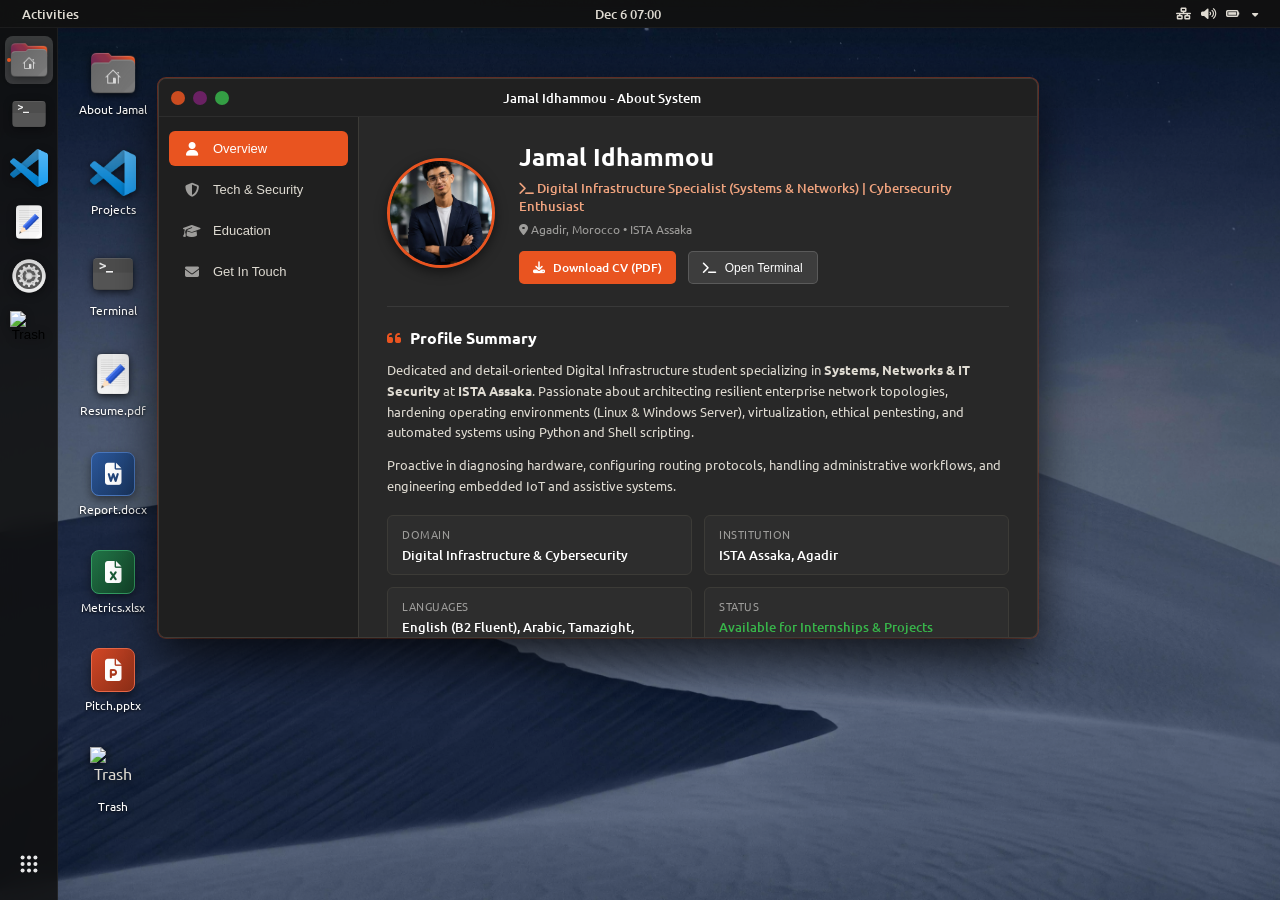
==== commit ec08c7ef: "feat: add ONLYOFFICE DocumentServer integration with desktop apps" ====
--- a/index.html
+++ b/index.html
@@ -133,6 +133,24 @@
                 <img src="themes/Yaru/apps/gedit.png" alt="Resume">
                 <span>Resume.pdf</span>
             </div>
+            <div class="desktop-item" tabindex="0" data-office="word" title="Double-click to open ONLYOFFICE Word">
+                <div class="office-icon-wrapper word">
+                    <i class="fa-solid fa-file-word"></i>
+                </div>
+                <span>Report.docx</span>
+            </div>
+            <div class="desktop-item" tabindex="0" data-office="cell" title="Double-click to open ONLYOFFICE Excel">
+                <div class="office-icon-wrapper excel">
+                    <i class="fa-solid fa-file-excel"></i>
+                </div>
+                <span>Metrics.xlsx</span>
+            </div>
+            <div class="desktop-item" tabindex="0" data-office="slide" title="Double-click to open ONLYOFFICE PowerPoint">
+                <div class="office-icon-wrapper powerpoint">
+                    <i class="fa-solid fa-file-powerpoint"></i>
+                </div>
+                <span>Pitch.pptx</span>
+            </div>
             <div class="desktop-item" tabindex="0" data-app="trash">
                 <img src="themes/Yaru/system/user-trash.png" alt="Trash">
                 <span>Trash</span>
@@ -618,6 +636,21 @@
                 </div>
             </div>
 
+            <!-- 7. ONLYOFFICE DOCUMENT SERVER WINDOW -->
+            <div class="window" id="win-office" data-app="office" style="top: 50px; left: 110px; width: 940px; height: 600px;">
+                <div class="window-header">
+                    <div class="window-controls">
+                        <button class="win-btn win-close" title="Close" onclick="closeOfficeWindow()"></button>
+                        <button class="win-btn win-minimize" title="Minimize" onclick="minimizeOfficeWindow()"></button>
+                        <button class="win-btn win-maximize" title="Maximize" onclick="maximizeOfficeWindow()"></button>
+                    </div>
+                    <div class="window-title" id="officeWindowTitle">ONLYOFFICE DocumentServer</div>
+                </div>
+                <div class="window-body office-window-body">
+                    <iframe id="officeEditorFrame" src="about:blank" title="ONLYOFFICE Document Frame" allowfullscreen></iframe>
+                </div>
+            </div>
+
         </div>
     </main>
 
--- a/style.css
+++ b/style.css
@@ -1311,3 +1311,57 @@
         grid-template-columns: repeat(2, 1fr);
     }
 }
+
+/* ==========================================================================
+   ONLYOFFICE Desktop Shortcuts & Editor Window
+   ========================================================================== */
+.office-icon-wrapper {
+    width: 44px;
+    height: 44px;
+    border-radius: 8px;
+    display: flex;
+    align-items: center;
+    justify-content: center;
+    font-size: 22px;
+    color: #ffffff;
+    margin-bottom: 6px;
+    box-shadow: 0 4px 10px rgba(0, 0, 0, 0.45);
+    transition: transform 0.15s ease, box-shadow 0.15s ease;
+}
+
+.desktop-item:hover .office-icon-wrapper {
+    transform: scale(1.08);
+    box-shadow: 0 6px 14px rgba(0, 0, 0, 0.6);
+}
+
+.office-icon-wrapper.word {
+    background: linear-gradient(135deg, #2b579a 0%, #1a3660 100%);
+    border: 1px solid #4a77bd;
+}
+
+.office-icon-wrapper.excel {
+    background: linear-gradient(135deg, #217346 0%, #13462a 100%);
+    border: 1px solid #339c61;
+}
+
+.office-icon-wrapper.powerpoint {
+    background: linear-gradient(135deg, #d24726 0%, #8c2e17 100%);
+    border: 1px solid #e86847;
+}
+
+.office-window-body {
+    width: 100%;
+    height: calc(100% - 38px);
+    overflow: hidden;
+    background-color: #2b2b2b;
+    position: relative;
+}
+
+#officeEditorFrame {
+    width: 100%;
+    height: 100%;
+    border: none;
+    display: block;
+    background-color: #ffffff;
+}
+
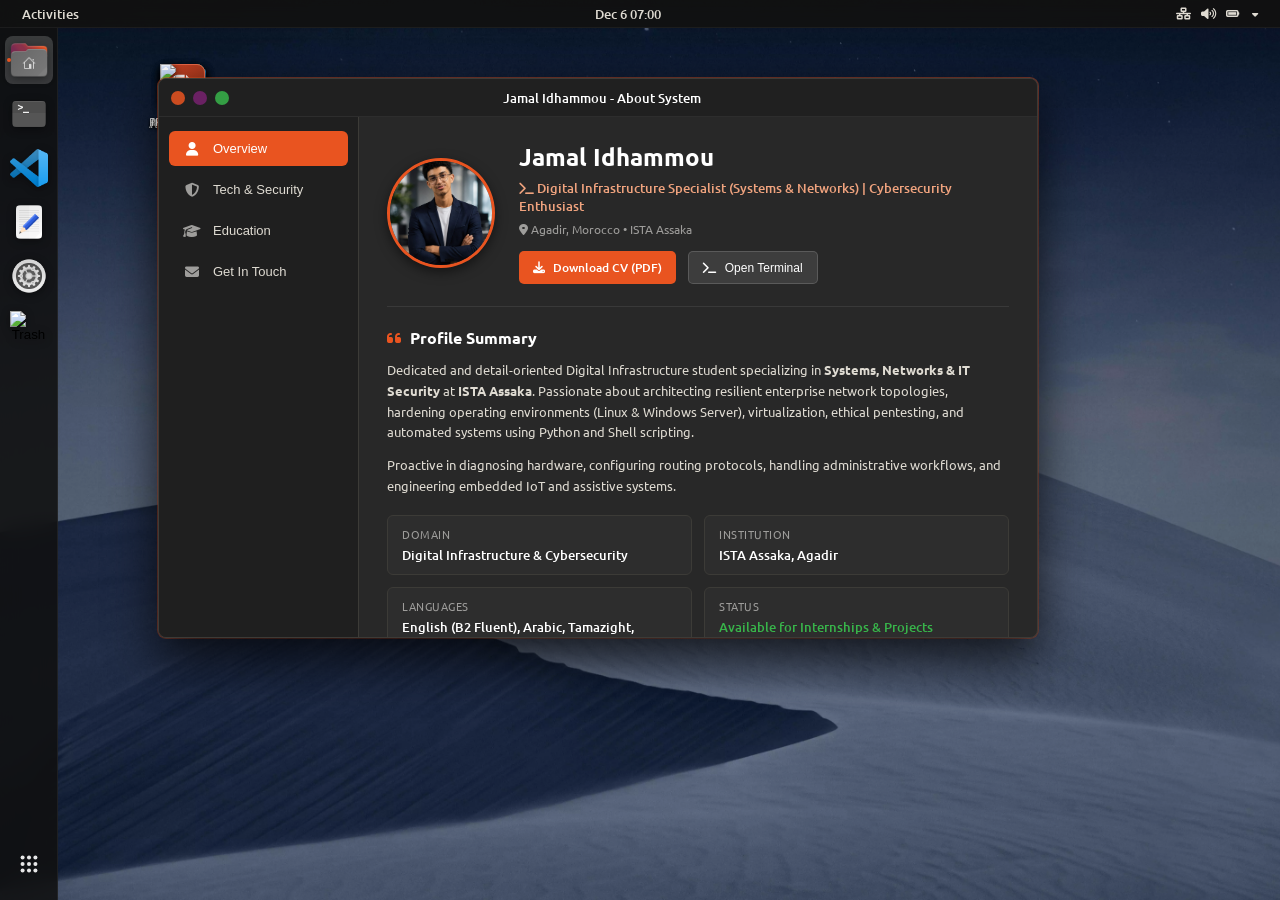
==== commit 385190bb: "feat: add client-side Word, Excel, and PowerPoint apps with draggable desktop icons" ====
--- a/index.html
+++ b/index.html
@@ -12,6 +12,10 @@
     <link rel="preconnect" href="https://fonts.gstatic.com" crossorigin>
     <link href="https://fonts.googleapis.com/css2?family=Ubuntu:ital,wght@0,300;0,400;0,500;0,700;1,400&family=Ubuntu+Mono:ital,wght@0,400;0,700;1,400&display=swap" rel="stylesheet">
     <link rel="stylesheet" href="https://cdnjs.cloudflare.com/ajax/libs/font-awesome/6.5.1/css/all.min.css">
+    
+    <!-- Client-Side Office Libraries (Quill Rich Text) -->
+    <link href="https://cdn.quilljs.com/1.3.6/quill.snow.css" rel="stylesheet">
+    <script src="https://cdn.quilljs.com/1.3.6/quill.min.js"></script>
     
     <link rel="stylesheet" href="style.css">
 </head>
@@ -133,19 +137,19 @@
                 <img src="themes/Yaru/apps/gedit.png" alt="Resume">
                 <span>Resume.pdf</span>
             </div>
-            <div class="desktop-item" tabindex="0" data-office="word" title="Double-click to open ONLYOFFICE Word">
+            <div class="desktop-item" tabindex="0" data-app="word" title="Double-click to open Word Document">
                 <div class="office-icon-wrapper word">
                     <i class="fa-solid fa-file-word"></i>
                 </div>
                 <span>Report.docx</span>
             </div>
-            <div class="desktop-item" tabindex="0" data-office="cell" title="Double-click to open ONLYOFFICE Excel">
+            <div class="desktop-item" tabindex="0" data-app="excel" title="Double-click to open Excel Spreadsheet">
                 <div class="office-icon-wrapper excel">
                     <i class="fa-solid fa-file-excel"></i>
                 </div>
                 <span>Metrics.xlsx</span>
             </div>
-            <div class="desktop-item" tabindex="0" data-office="slide" title="Double-click to open ONLYOFFICE PowerPoint">
+            <div class="desktop-item" tabindex="0" data-app="powerpoint" title="Double-click to open PowerPoint Slide">
                 <div class="office-icon-wrapper powerpoint">
                     <i class="fa-solid fa-file-powerpoint"></i>
                 </div>
@@ -636,7 +640,95 @@
                 </div>
             </div>
 
-            <!-- 7. ONLYOFFICE DOCUMENT SERVER WINDOW -->
+            <!-- 7. WORD PROCESSOR APP -->
+            <div class="window" id="win-word" data-app="word" style="top: 55px; left: 110px; width: 880px; height: 580px;">
+                <div class="window-header">
+                    <div class="window-controls">
+                        <button class="win-btn win-close" title="Close" onclick="closeApp('word')"></button>
+                        <button class="win-btn win-minimize" title="Minimize" onclick="minimizeApp('word')"></button>
+                        <button class="win-btn win-maximize" title="Maximize" onclick="maximizeApp('word')"></button>
+                    </div>
+                    <div class="window-title">Document Editor (Word) - Report.docx</div>
+                </div>
+                <div class="window-body office-app-body">
+                    <div class="office-toolbar">
+                        <div class="office-app-tag word"><i class="fa-solid fa-file-word"></i> Word</div>
+                        <div class="office-actions">
+                            <button class="btn-office" onclick="resetWordDoc()"><i class="fa-solid fa-file"></i> New</button>
+                            <button class="btn-office primary" onclick="exportWordDoc()"><i class="fa-solid fa-download"></i> Save / Export HTML</button>
+                        </div>
+                    </div>
+                    <div class="editor-container word-canvas">
+                        <div id="quillEditor"></div>
+                    </div>
+                </div>
+            </div>
+
+            <!-- 8. EXCEL SPREADSHEET APP -->
+            <div class="window" id="win-excel" data-app="excel" style="top: 75px; left: 140px; width: 920px; height: 580px;">
+                <div class="window-header">
+                    <div class="window-controls">
+                        <button class="win-btn win-close" title="Close" onclick="closeApp('excel')"></button>
+                        <button class="win-btn win-minimize" title="Minimize" onclick="minimizeApp('excel')"></button>
+                        <button class="win-btn win-maximize" title="Maximize" onclick="maximizeApp('excel')"></button>
+                    </div>
+                    <div class="window-title">Spreadsheet (Excel) - Metrics.xlsx</div>
+                </div>
+                <div class="window-body office-app-body">
+                    <div class="office-toolbar">
+                        <div class="office-app-tag excel"><i class="fa-solid fa-file-excel"></i> Excel</div>
+                        <div class="excel-formula-bar">
+                            <span class="formula-label">fx</span>
+                            <input type="text" id="excelFormulaInput" placeholder="Formula or value..." readonly>
+                        </div>
+                        <div class="office-actions">
+                            <button class="btn-office" onclick="addExcelRow()"><i class="fa-solid fa-plus"></i> Add Row</button>
+                            <button class="btn-office primary" onclick="exportExcelCsv()"><i class="fa-solid fa-file-csv"></i> Export CSV</button>
+                        </div>
+                    </div>
+                    <div class="excel-grid-container" id="excelGridContainer">
+                        <!-- Rendered dynamically by script.js -->
+                    </div>
+                </div>
+            </div>
+
+            <!-- 9. POWERPOINT SLIDE APP -->
+            <div class="window" id="win-powerpoint" data-app="powerpoint" style="top: 95px; left: 170px; width: 940px; height: 590px;">
+                <div class="window-header">
+                    <div class="window-controls">
+                        <button class="win-btn win-close" title="Close" onclick="closeApp('powerpoint')"></button>
+                        <button class="win-btn win-minimize" title="Minimize" onclick="minimizeApp('powerpoint')"></button>
+                        <button class="win-btn win-maximize" title="Maximize" onclick="maximizeApp('powerpoint')"></button>
+                    </div>
+                    <div class="window-title">Presentation Editor (PowerPoint) - Pitch.pptx</div>
+                </div>
+                <div class="window-body office-app-body ppt-layout">
+                    <div class="office-toolbar">
+                        <div class="office-app-tag powerpoint"><i class="fa-solid fa-file-powerpoint"></i> PowerPoint</div>
+                        <div class="office-actions">
+                            <button class="btn-office" onclick="addSlide()"><i class="fa-solid fa-plus"></i> Add Slide</button>
+                            <button class="btn-office" onclick="duplicateCurrentSlide()"><i class="fa-solid fa-copy"></i> Duplicate</button>
+                            <button class="btn-office danger" onclick="deleteCurrentSlide()"><i class="fa-solid fa-trash"></i> Delete</button>
+                            <button class="btn-office primary" onclick="exportSlides()"><i class="fa-solid fa-download"></i> Save / Export HTML</button>
+                        </div>
+                    </div>
+                    <div class="ppt-workspace">
+                        <div class="ppt-thumbnails" id="pptThumbnails">
+                            <!-- Thumbnails rendered dynamically -->
+                        </div>
+                        <div class="ppt-stage">
+                            <div class="ppt-slide" id="pptActiveSlide">
+                                <div class="slide-title-box" contenteditable="true" spellcheck="false" id="pptSlideTitle">Slide Title Here</div>
+                                <div class="slide-body-box" contenteditable="true" spellcheck="false" id="pptSlideBody">
+                                    Click here to edit slide bullet points and infrastructure notes...
+                                </div>
+                            </div>
+                        </div>
+                    </div>
+                </div>
+            </div>
+
+            <!-- 10. ONLYOFFICE DOCUMENT SERVER WINDOW -->
             <div class="window" id="win-office" data-app="office" style="top: 50px; left: 110px; width: 940px; height: 600px;">
                 <div class="window-header">
                     <div class="window-controls">
--- a/style.css
+++ b/style.css
@@ -311,8 +311,15 @@
     padding: 8px 4px;
     border-radius: 6px;
     text-align: center;
-    cursor: pointer;
+    cursor: grab;
+    user-select: none;
     transition: background-color 0.15s ease;
+}
+
+.desktop-item.dragging {
+    cursor: grabbing !important;
+    opacity: 0.85;
+    z-index: 9999 !important;
 }
 
 .desktop-item:hover, .desktop-item:focus {
@@ -1365,3 +1372,319 @@
     background-color: #ffffff;
 }
 
+/* ==========================================================================
+   CLIENT-SIDE OFFICE APPS (WORD, EXCEL, POWERPOINT)
+   ========================================================================== */
+.office-app-body {
+    display: flex;
+    flex-direction: column;
+    height: 100%;
+    background-color: #f3f4f6;
+    color: #1f2937;
+    overflow: hidden;
+}
+
+.office-toolbar {
+    height: 44px;
+    background-color: #ffffff;
+    border-bottom: 1px solid #e5e7eb;
+    display: flex;
+    align-items: center;
+    justify-content: space-between;
+    padding: 0 14px;
+    gap: 12px;
+}
+
+.office-app-tag {
+    display: inline-flex;
+    align-items: center;
+    gap: 8px;
+    font-size: 13px;
+    font-weight: 700;
+    padding: 4px 10px;
+    border-radius: 4px;
+    color: #ffffff;
+}
+
+.office-app-tag.word { background-color: #2b579a; }
+.office-app-tag.excel { background-color: #217346; }
+.office-app-tag.powerpoint { background-color: #d24726; }
+
+.office-actions {
+    display: flex;
+    align-items: center;
+    gap: 8px;
+}
+
+.btn-office {
+    display: inline-flex;
+    align-items: center;
+    gap: 6px;
+    padding: 6px 12px;
+    font-size: 12px;
+    font-weight: 500;
+    border-radius: 4px;
+    border: 1px solid #d1d5db;
+    background: #ffffff;
+    color: #374151;
+    cursor: pointer;
+    transition: background-color 0.15s ease, border-color 0.15s ease;
+}
+
+.btn-office:hover {
+    background-color: #f9fafb;
+    border-color: #9ca3af;
+}
+
+.btn-office.primary {
+    background-color: #E95420;
+    color: #ffffff;
+    border-color: #d84513;
+}
+
+.btn-office.primary:hover {
+    background-color: #d84513;
+}
+
+.btn-office.danger {
+    color: #dc2626;
+    border-color: #fca5a5;
+}
+
+.btn-office.danger:hover {
+    background-color: #fef2f2;
+}
+
+/* Word App Styling (Quill) */
+.word-canvas {
+    flex: 1;
+    display: flex;
+    flex-direction: column;
+    overflow: hidden;
+    background: #f8fafc;
+}
+
+.ql-toolbar.ql-snow {
+    background: #ffffff;
+    border-top: none !important;
+    border-left: none !important;
+    border-right: none !important;
+    border-bottom: 1px solid #e2e8f0 !important;
+    padding: 6px 12px !important;
+}
+
+.ql-container.ql-snow {
+    flex: 1;
+    border: none !important;
+    overflow-y: auto;
+    display: flex;
+    justify-content: center;
+    padding: 20px 0;
+}
+
+.ql-editor {
+    background: #ffffff;
+    width: 100%;
+    max-width: 800px;
+    min-height: 100%;
+    padding: 40px 50px !important;
+    box-shadow: 0 4px 12px rgba(0, 0, 0, 0.08);
+    border: 1px solid #e2e8f0;
+    border-radius: 4px;
+    font-size: 14px;
+    line-height: 1.6;
+}
+
+/* Excel App Styling */
+.excel-formula-bar {
+    flex: 1;
+    display: flex;
+    align-items: center;
+    gap: 6px;
+    background: #f9fafb;
+    border: 1px solid #d1d5db;
+    border-radius: 4px;
+    padding: 3px 8px;
+    max-width: 450px;
+}
+
+.formula-label {
+    font-weight: 700;
+    color: #6b7280;
+    font-style: italic;
+    font-size: 12px;
+}
+
+#excelFormulaInput {
+    flex: 1;
+    border: none;
+    outline: none;
+    background: transparent;
+    font-size: 12px;
+    font-family: monospace;
+}
+
+.excel-grid-container {
+    flex: 1;
+    overflow: auto;
+    background: #ffffff;
+}
+
+.excel-table {
+    border-collapse: collapse;
+    width: 100%;
+    font-size: 12px;
+    table-layout: fixed;
+}
+
+.excel-table th, .excel-table td {
+    border: 1px solid #e5e7eb;
+    padding: 4px 6px;
+    overflow: hidden;
+    text-overflow: ellipsis;
+    white-space: nowrap;
+}
+
+.excel-table th {
+    background-color: #f3f4f6;
+    color: #4b5563;
+    font-weight: 600;
+    text-align: center;
+    user-select: none;
+    height: 26px;
+}
+
+.excel-row-header {
+    width: 44px;
+    background-color: #f3f4f6;
+    text-align: center;
+    font-weight: 600;
+    color: #6b7280;
+}
+
+.excel-cell {
+    background: #ffffff;
+    outline: none;
+    height: 26px;
+}
+
+.excel-cell:focus {
+    outline: 2px solid #217346;
+    background: #f0fdf4;
+    z-index: 2;
+}
+
+/* PowerPoint App Styling */
+.ppt-layout {
+    display: flex;
+    flex-direction: column;
+}
+
+.ppt-workspace {
+    flex: 1;
+    display: flex;
+    overflow: hidden;
+}
+
+.ppt-thumbnails {
+    width: 180px;
+    background-color: #e5e7eb;
+    border-right: 1px solid #d1d5db;
+    overflow-y: auto;
+    padding: 12px 10px;
+    display: flex;
+    flex-direction: column;
+    gap: 12px;
+}
+
+.ppt-thumb-card {
+    background: #ffffff;
+    border: 2px solid transparent;
+    border-radius: 4px;
+    padding: 8px;
+    cursor: pointer;
+    box-shadow: 0 2px 4px rgba(0, 0, 0, 0.1);
+    transition: border-color 0.15s ease, transform 0.1s ease;
+}
+
+.ppt-thumb-card:hover {
+    transform: translateY(-1px);
+    border-color: #cbd5e1;
+}
+
+.ppt-thumb-card.active {
+    border-color: #d24726;
+    box-shadow: 0 2px 8px rgba(210, 71, 38, 0.3);
+}
+
+.ppt-thumb-num {
+    font-size: 10px;
+    font-weight: 700;
+    color: #9ca3af;
+    margin-bottom: 4px;
+}
+
+.ppt-thumb-preview {
+    font-size: 11px;
+    font-weight: 600;
+    color: #374151;
+    overflow: hidden;
+    text-overflow: ellipsis;
+    white-space: nowrap;
+}
+
+.ppt-stage {
+    flex: 1;
+    background-color: #d1d5db;
+    display: flex;
+    align-items: center;
+    justify-content: center;
+    padding: 24px;
+    overflow: auto;
+}
+
+.ppt-slide {
+    background: #ffffff;
+    width: 640px;
+    height: 380px;
+    border-radius: 6px;
+    box-shadow: 0 10px 25px rgba(0, 0, 0, 0.2);
+    padding: 36px 40px;
+    display: flex;
+    flex-direction: column;
+    gap: 16px;
+}
+
+.slide-title-box {
+    font-size: 22px;
+    font-weight: 700;
+    color: #111827;
+    border: 1px dashed transparent;
+    padding: 6px 8px;
+    border-radius: 4px;
+    outline: none;
+}
+
+.slide-title-box:focus {
+    border-color: #d24726;
+    background: #fff7ed;
+}
+
+.slide-body-box {
+    flex: 1;
+    font-size: 14px;
+    line-height: 1.6;
+    color: #374151;
+    border: 1px dashed transparent;
+    padding: 8px;
+    border-radius: 4px;
+    outline: none;
+    overflow-y: auto;
+}
+
+.slide-body-box:focus {
+    border-color: #d24726;
+    background: #fff7ed;
+}
+
+
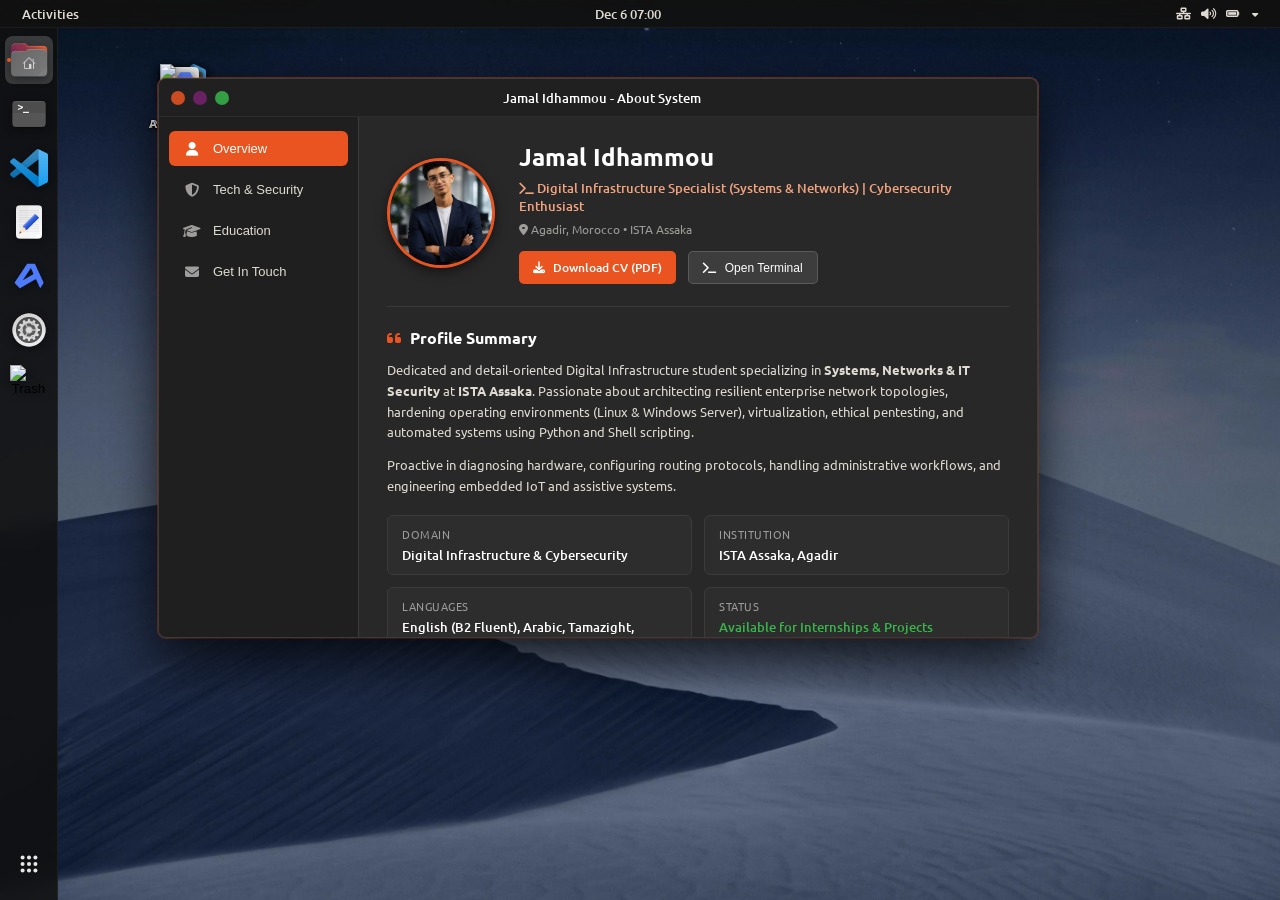
==== commit 2733a248: "feat: replace mock office apps with Storytold ArtCraft Suite (WordCraft, DeckCraft, GridCraft)" ====
--- a/index.html
+++ b/index.html
@@ -12,10 +12,6 @@
     <link rel="preconnect" href="https://fonts.gstatic.com" crossorigin>
     <link href="https://fonts.googleapis.com/css2?family=Ubuntu:ital,wght@0,300;0,400;0,500;0,700;1,400&family=Ubuntu+Mono:ital,wght@0,400;0,700;1,400&display=swap" rel="stylesheet">
     <link rel="stylesheet" href="https://cdnjs.cloudflare.com/ajax/libs/font-awesome/6.5.1/css/all.min.css">
-    
-    <!-- Client-Side Office Libraries (Quill Rich Text) -->
-    <link href="https://cdn.quilljs.com/1.3.6/quill.snow.css" rel="stylesheet">
-    <script src="https://cdn.quilljs.com/1.3.6/quill.min.js"></script>
     
     <link rel="stylesheet" href="style.css">
 </head>
@@ -92,6 +88,10 @@
                     <img src="themes/Yaru/apps/gedit.png" alt="CV Resume">
                     <span class="dock-indicator"></span>
                 </button>
+                <button class="dock-icon" data-app="artcraft" title="ArtCraft Suite (Storytold)">
+                    <img src="themes/Yaru/apps/artcraft-launcher.png" alt="ArtCraft">
+                    <span class="dock-indicator"></span>
+                </button>
                 <button class="dock-icon" data-app="settings" title="Settings">
                     <img src="themes/Yaru/apps/gnome-control-center.png" alt="Settings">
                     <span class="dock-indicator"></span>
@@ -137,23 +137,9 @@
                 <img src="themes/Yaru/apps/gedit.png" alt="Resume">
                 <span>Resume.pdf</span>
             </div>
-            <div class="desktop-item" tabindex="0" data-app="word" title="Double-click to open Word Document">
-                <div class="office-icon-wrapper word">
-                    <i class="fa-solid fa-file-word"></i>
-                </div>
-                <span>Report.docx</span>
-            </div>
-            <div class="desktop-item" tabindex="0" data-app="excel" title="Double-click to open Excel Spreadsheet">
-                <div class="office-icon-wrapper excel">
-                    <i class="fa-solid fa-file-excel"></i>
-                </div>
-                <span>Metrics.xlsx</span>
-            </div>
-            <div class="desktop-item" tabindex="0" data-app="powerpoint" title="Double-click to open PowerPoint Slide">
-                <div class="office-icon-wrapper powerpoint">
-                    <i class="fa-solid fa-file-powerpoint"></i>
-                </div>
-                <span>Pitch.pptx</span>
+            <div class="desktop-item" tabindex="0" data-app="artcraft" title="Double-click to open Storytold ArtCraft Suite">
+                <img src="themes/Yaru/apps/artcraft-launcher.png" alt="ArtCraft Suite">
+                <span>ArtCraft.app</span>
             </div>
             <div class="desktop-item" tabindex="0" data-app="trash">
                 <img src="themes/Yaru/system/user-trash.png" alt="Trash">
@@ -640,95 +626,97 @@
                 </div>
             </div>
 
-            <!-- 7. WORD PROCESSOR APP -->
-            <div class="window" id="win-word" data-app="word" style="top: 55px; left: 110px; width: 880px; height: 580px;">
+            <!-- 7. ARTCRAFT SUITE LAUNCHER WINDOW (Storytold) -->
+            <div class="window" id="win-artcraft" data-app="artcraft" style="top: 50px; left: 110px; width: 980px; height: 620px;">
                 <div class="window-header">
                     <div class="window-controls">
-                        <button class="win-btn win-close" title="Close" onclick="closeApp('word')"></button>
-                        <button class="win-btn win-minimize" title="Minimize" onclick="minimizeApp('word')"></button>
-                        <button class="win-btn win-maximize" title="Maximize" onclick="maximizeApp('word')"></button>
-                    </div>
-                    <div class="window-title">Document Editor (Word) - Report.docx</div>
-                </div>
-                <div class="window-body office-app-body">
-                    <div class="office-toolbar">
-                        <div class="office-app-tag word"><i class="fa-solid fa-file-word"></i> Word</div>
-                        <div class="office-actions">
-                            <button class="btn-office" onclick="resetWordDoc()"><i class="fa-solid fa-file"></i> New</button>
-                            <button class="btn-office primary" onclick="exportWordDoc()"><i class="fa-solid fa-download"></i> Save / Export HTML</button>
-                        </div>
-                    </div>
-                    <div class="editor-container word-canvas">
-                        <div id="quillEditor"></div>
-                    </div>
-                </div>
-            </div>
-
-            <!-- 8. EXCEL SPREADSHEET APP -->
-            <div class="window" id="win-excel" data-app="excel" style="top: 75px; left: 140px; width: 920px; height: 580px;">
-                <div class="window-header">
-                    <div class="window-controls">
-                        <button class="win-btn win-close" title="Close" onclick="closeApp('excel')"></button>
-                        <button class="win-btn win-minimize" title="Minimize" onclick="minimizeApp('excel')"></button>
-                        <button class="win-btn win-maximize" title="Maximize" onclick="maximizeApp('excel')"></button>
-                    </div>
-                    <div class="window-title">Spreadsheet (Excel) - Metrics.xlsx</div>
-                </div>
-                <div class="window-body office-app-body">
-                    <div class="office-toolbar">
-                        <div class="office-app-tag excel"><i class="fa-solid fa-file-excel"></i> Excel</div>
-                        <div class="excel-formula-bar">
-                            <span class="formula-label">fx</span>
-                            <input type="text" id="excelFormulaInput" placeholder="Formula or value..." readonly>
-                        </div>
-                        <div class="office-actions">
-                            <button class="btn-office" onclick="addExcelRow()"><i class="fa-solid fa-plus"></i> Add Row</button>
-                            <button class="btn-office primary" onclick="exportExcelCsv()"><i class="fa-solid fa-file-csv"></i> Export CSV</button>
-                        </div>
-                    </div>
-                    <div class="excel-grid-container" id="excelGridContainer">
-                        <!-- Rendered dynamically by script.js -->
-                    </div>
-                </div>
-            </div>
-
-            <!-- 9. POWERPOINT SLIDE APP -->
-            <div class="window" id="win-powerpoint" data-app="powerpoint" style="top: 95px; left: 170px; width: 940px; height: 590px;">
-                <div class="window-header">
-                    <div class="window-controls">
-                        <button class="win-btn win-close" title="Close" onclick="closeApp('powerpoint')"></button>
-                        <button class="win-btn win-minimize" title="Minimize" onclick="minimizeApp('powerpoint')"></button>
-                        <button class="win-btn win-maximize" title="Maximize" onclick="maximizeApp('powerpoint')"></button>
-                    </div>
-                    <div class="window-title">Presentation Editor (PowerPoint) - Pitch.pptx</div>
-                </div>
-                <div class="window-body office-app-body ppt-layout">
-                    <div class="office-toolbar">
-                        <div class="office-app-tag powerpoint"><i class="fa-solid fa-file-powerpoint"></i> PowerPoint</div>
-                        <div class="office-actions">
-                            <button class="btn-office" onclick="addSlide()"><i class="fa-solid fa-plus"></i> Add Slide</button>
-                            <button class="btn-office" onclick="duplicateCurrentSlide()"><i class="fa-solid fa-copy"></i> Duplicate</button>
-                            <button class="btn-office danger" onclick="deleteCurrentSlide()"><i class="fa-solid fa-trash"></i> Delete</button>
-                            <button class="btn-office primary" onclick="exportSlides()"><i class="fa-solid fa-download"></i> Save / Export HTML</button>
-                        </div>
-                    </div>
-                    <div class="ppt-workspace">
-                        <div class="ppt-thumbnails" id="pptThumbnails">
-                            <!-- Thumbnails rendered dynamically -->
-                        </div>
-                        <div class="ppt-stage">
-                            <div class="ppt-slide" id="pptActiveSlide">
-                                <div class="slide-title-box" contenteditable="true" spellcheck="false" id="pptSlideTitle">Slide Title Here</div>
-                                <div class="slide-body-box" contenteditable="true" spellcheck="false" id="pptSlideBody">
-                                    Click here to edit slide bullet points and infrastructure notes...
-                                </div>
-                            </div>
-                        </div>
-                    </div>
-                </div>
-            </div>
-
-            <!-- 10. ONLYOFFICE DOCUMENT SERVER WINDOW -->
+                        <button class="win-btn win-close" title="Close" onclick="closeApp('artcraft')"></button>
+                        <button class="win-btn win-minimize" title="Minimize" onclick="minimizeApp('artcraft')"></button>
+                        <button class="win-btn win-maximize" title="Maximize" onclick="maximizeApp('artcraft')"></button>
+                    </div>
+                    <div class="window-title">Storytold ArtCraft Suite - Open-Source Creative & Productivity Apps</div>
+                </div>
+                <div class="window-body artcraft-window-body">
+                    <div class="artcraft-sidebar">
+                        <div class="artcraft-brand">
+                            <img src="themes/Yaru/apps/artcraft-launcher.png" alt="ArtCraft Logo" width="32" height="32">
+                            <div>
+                                <div class="artcraft-brand-title">ArtCraft</div>
+                                <div class="artcraft-brand-sub">storytold suite</div>
+                            </div>
+                        </div>
+                        <div class="artcraft-nav-group">
+                            <div class="artcraft-nav-heading">PRODUCTIVITY & OFFICE</div>
+                            <button class="artcraft-nav-btn active" data-app-url="https://getartcraft.com/apps/wordcraft" data-app-name="WordCraft" data-app-desc="Fast, open-source word processor rebuilt in pure Rust. Reads and writes .docx.">
+                                <i class="fa-solid fa-file-lines text-blue"></i>
+                                <span>WordCraft</span>
+                            </button>
+                            <button class="artcraft-nav-btn" data-app-url="https://getartcraft.com/apps/deckcraft" data-app-name="DeckCraft" data-app-desc="Modern presentation and slide designer built in pure Rust. Full .pptx presentation workflows.">
+                                <i class="fa-solid fa-chart-pie text-orange"></i>
+                                <span>DeckCraft</span>
+                            </button>
+                            <button class="artcraft-nav-btn" data-app-url="https://getartcraft.com/apps/gridcraft" data-app-name="GridCraft" data-app-desc="High-performance modern spreadsheet engine built in pure Rust.">
+                                <i class="fa-solid fa-table-cells text-green"></i>
+                                <span>GridCraft</span>
+                            </button>
+                            <button class="artcraft-nav-btn" data-app-url="https://getartcraft.com/apps/pdfcraft" data-app-name="PdfCraft" data-app-desc="PDF reader, editor, form filler, and markup tool.">
+                                <i class="fa-solid fa-file-pdf text-red"></i>
+                                <span>PdfCraft</span>
+                            </button>
+                        </div>
+                        <div class="artcraft-nav-group">
+                            <div class="artcraft-nav-heading">CREATIVE & DESIGN</div>
+                            <button class="artcraft-nav-btn" data-app-url="https://getartcraft.com/apps/photocraft" data-app-name="PhotoCraft" data-app-desc="Photo editing, retouching, color grading, and raster graphics.">
+                                <i class="fa-solid fa-image text-purple"></i>
+                                <span>PhotoCraft</span>
+                            </button>
+                            <button class="artcraft-nav-btn" data-app-url="https://getartcraft.com/apps/vectorcraft" data-app-name="VectorCraft" data-app-desc="Vector design and illustration tool.">
+                                <i class="fa-solid fa-bezier-curve text-pink"></i>
+                                <span>VectorCraft</span>
+                            </button>
+                            <button class="artcraft-nav-btn" data-app-url="https://getartcraft.com/apps/designcraft" data-app-name="DesignCraft" data-app-desc="Page layout, typesetting, and publishing for digital and print.">
+                                <i class="fa-solid fa-newspaper text-cyan"></i>
+                                <span>DesignCraft</span>
+                            </button>
+                            <button class="artcraft-nav-btn" data-app-url="https://getartcraft.com/apps/filmcraft" data-app-name="FilmCraft" data-app-desc="Video editing, timelines, multi-track audio, and rendering.">
+                                <i class="fa-solid fa-video text-teal"></i>
+                                <span>FilmCraft</span>
+                            </button>
+                            <button class="artcraft-nav-btn" data-app-url="https://getartcraft.com/apps/soundcraft" data-app-name="SoundCraft" data-app-desc="Digital audio workstation, recording, mixing, and synthesizers.">
+                                <i class="fa-solid fa-music text-yellow"></i>
+                                <span>SoundCraft</span>
+                            </button>
+                            <button class="artcraft-nav-btn" data-app-url="https://getartcraft.com/apps/cadcraft" data-app-name="CADCraft" data-app-desc="Parametric 2D drafting and 3D solid modeling.">
+                                <i class="fa-solid fa-cube text-indigo"></i>
+                                <span>CADCraft</span>
+                            </button>
+                            <button class="artcraft-nav-btn" data-app-url="https://getartcraft.com/apps/figcraft" data-app-name="FigCraft" data-app-desc="Interface design, prototyping, design systems, and developer handoff.">
+                                <i class="fa-brands fa-figma text-violet"></i>
+                                <span>FigCraft</span>
+                            </button>
+                        </div>
+                    </div>
+                    <div class="artcraft-main-pane">
+                        <div class="artcraft-toolbar">
+                            <div class="artcraft-app-info">
+                                <h3 id="artcraftCurrentName">WordCraft</h3>
+                                <p id="artcraftCurrentDesc">Fast, open-source word processor rebuilt in pure Rust. Reads and writes .docx.</p>
+                            </div>
+                            <div class="artcraft-actions">
+                                <a id="artcraftRepoLink" href="https://github.com/storytold/wordcraft" target="_blank" rel="noopener noreferrer" class="btn-artcraft">
+                                    <i class="fa-brands fa-github"></i> Repository
+                                </a>
+                                <a id="artcraftExternalLink" href="https://getartcraft.com/apps/wordcraft" target="_blank" rel="noopener noreferrer" class="btn-artcraft primary">
+                                    <i class="fa-solid fa-arrow-up-right-from-square"></i> Open Fullscreen
+                                </a>
+                            </div>
+                        </div>
+                        <div class="artcraft-frame-wrapper">
+                            <iframe id="artcraftIframe" src="https://getartcraft.com/apps/wordcraft" title="Storytold ArtCraft Application Frame"></iframe>
+                        </div>
+                    </div>
+                </div>
+            </div>
             <div class="window" id="win-office" data-app="office" style="top: 50px; left: 110px; width: 940px; height: 600px;">
                 <div class="window-header">
                     <div class="window-controls">
--- a/style.css
+++ b/style.css
@@ -1341,350 +1341,189 @@
     box-shadow: 0 6px 14px rgba(0, 0, 0, 0.6);
 }
 
-.office-icon-wrapper.word {
-    background: linear-gradient(135deg, #2b579a 0%, #1a3660 100%);
-    border: 1px solid #4a77bd;
-}
-
-.office-icon-wrapper.excel {
-    background: linear-gradient(135deg, #217346 0%, #13462a 100%);
-    border: 1px solid #339c61;
-}
-
-.office-icon-wrapper.powerpoint {
-    background: linear-gradient(135deg, #d24726 0%, #8c2e17 100%);
-    border: 1px solid #e86847;
-}
-
-.office-window-body {
+/* ==========================================================================
+   STORYTOLD ARTCRAFT SUITE LAUNCHER
+   ========================================================================== */
+.artcraft-window-body {
+    display: flex;
+    height: calc(100% - 38px);
+    background-color: #121214;
+    color: #e4e4e7;
+    overflow: hidden;
+}
+
+.artcraft-sidebar {
+    width: 240px;
+    background-color: #18181b;
+    border-right: 1px solid #27272a;
+    display: flex;
+    flex-direction: column;
+    overflow-y: auto;
+    padding: 12px 8px;
+    gap: 12px;
+}
+
+.artcraft-brand {
+    display: flex;
+    align-items: center;
+    gap: 10px;
+    padding: 6px 10px 12px;
+    border-bottom: 1px solid #27272a;
+}
+
+.artcraft-brand-title {
+    font-size: 15px;
+    font-weight: 700;
+    color: #ffffff;
+    letter-spacing: -0.2px;
+}
+
+.artcraft-brand-sub {
+    font-size: 10.5px;
+    color: #a1a1aa;
+    text-transform: uppercase;
+    letter-spacing: 0.6px;
+}
+
+.artcraft-nav-group {
+    display: flex;
+    flex-direction: column;
+    gap: 4px;
+}
+
+.artcraft-nav-heading {
+    font-size: 10px;
+    font-weight: 700;
+    color: #71717a;
+    letter-spacing: 0.8px;
+    padding: 4px 10px;
+}
+
+.artcraft-nav-btn {
+    display: flex;
+    align-items: center;
+    gap: 10px;
+    padding: 8px 12px;
+    border-radius: 6px;
+    border: none;
+    background: transparent;
+    color: #d4d4d8;
+    font-size: 13px;
+    font-weight: 500;
+    cursor: pointer;
+    text-align: left;
+    transition: background-color 0.15s ease, color 0.15s ease;
+}
+
+.artcraft-nav-btn i {
+    width: 18px;
+    text-align: center;
+    font-size: 14px;
+}
+
+.artcraft-nav-btn:hover {
+    background-color: #27272a;
+    color: #ffffff;
+}
+
+.artcraft-nav-btn.active {
+    background-color: #27272a;
+    color: #ffffff;
+    border-left: 3px solid #E95420;
+}
+
+/* Category icon accent colors */
+.text-blue { color: #3b82f6; }
+.text-orange { color: #f97316; }
+.text-green { color: #10b981; }
+.text-red { color: #ef4444; }
+.text-purple { color: #a855f7; }
+.text-pink { color: #ec4899; }
+.text-cyan { color: #06b6d4; }
+.text-teal { color: #14b8a6; }
+.text-yellow { color: #eab308; }
+.text-indigo { color: #6366f1; }
+.text-violet { color: #8b5cf6; }
+
+.artcraft-main-pane {
+    flex: 1;
+    display: flex;
+    flex-direction: column;
+    background-color: #09090b;
+    overflow: hidden;
+}
+
+.artcraft-toolbar {
+    height: 52px;
+    background-color: #18181b;
+    border-bottom: 1px solid #27272a;
+    display: flex;
+    align-items: center;
+    justify-content: space-between;
+    padding: 0 16px;
+    gap: 12px;
+}
+
+.artcraft-app-info h3 {
+    font-size: 14px;
+    font-weight: 700;
+    color: #ffffff;
+    margin: 0;
+}
+
+.artcraft-app-info p {
+    font-size: 11px;
+    color: #a1a1aa;
+    margin: 2px 0 0;
+}
+
+.artcraft-actions {
+    display: flex;
+    align-items: center;
+    gap: 8px;
+}
+
+.btn-artcraft {
+    display: inline-flex;
+    align-items: center;
+    gap: 6px;
+    padding: 5px 12px;
+    border-radius: 4px;
+    font-size: 12px;
+    font-weight: 500;
+    text-decoration: none;
+    color: #e4e4e7;
+    background-color: #27272a;
+    border: 1px solid #3f3f46;
+    transition: background-color 0.15s ease;
+}
+
+.btn-artcraft:hover {
+    background-color: #3f3f46;
+}
+
+.btn-artcraft.primary {
+    background-color: #E95420;
+    border-color: #d84513;
+    color: #ffffff;
+}
+
+.btn-artcraft.primary:hover {
+    background-color: #d84513;
+}
+
+.artcraft-frame-wrapper {
+    flex: 1;
     width: 100%;
-    height: calc(100% - 38px);
-    overflow: hidden;
-    background-color: #2b2b2b;
-    position: relative;
-}
-
-#officeEditorFrame {
+    height: calc(100% - 52px);
+    background-color: #000000;
+}
+
+#artcraftIframe {
     width: 100%;
     height: 100%;
     border: none;
     display: block;
-    background-color: #ffffff;
-}
-
-/* ==========================================================================
-   CLIENT-SIDE OFFICE APPS (WORD, EXCEL, POWERPOINT)
-   ========================================================================== */
-.office-app-body {
-    display: flex;
-    flex-direction: column;
-    height: 100%;
-    background-color: #f3f4f6;
-    color: #1f2937;
-    overflow: hidden;
-}
-
-.office-toolbar {
-    height: 44px;
-    background-color: #ffffff;
-    border-bottom: 1px solid #e5e7eb;
-    display: flex;
-    align-items: center;
-    justify-content: space-between;
-    padding: 0 14px;
-    gap: 12px;
-}
-
-.office-app-tag {
-    display: inline-flex;
-    align-items: center;
-    gap: 8px;
-    font-size: 13px;
-    font-weight: 700;
-    padding: 4px 10px;
-    border-radius: 4px;
-    color: #ffffff;
-}
-
-.office-app-tag.word { background-color: #2b579a; }
-.office-app-tag.excel { background-color: #217346; }
-.office-app-tag.powerpoint { background-color: #d24726; }
-
-.office-actions {
-    display: flex;
-    align-items: center;
-    gap: 8px;
-}
-
-.btn-office {
-    display: inline-flex;
-    align-items: center;
-    gap: 6px;
-    padding: 6px 12px;
-    font-size: 12px;
-    font-weight: 500;
-    border-radius: 4px;
-    border: 1px solid #d1d5db;
-    background: #ffffff;
-    color: #374151;
-    cursor: pointer;
-    transition: background-color 0.15s ease, border-color 0.15s ease;
-}
-
-.btn-office:hover {
-    background-color: #f9fafb;
-    border-color: #9ca3af;
-}
-
-.btn-office.primary {
-    background-color: #E95420;
-    color: #ffffff;
-    border-color: #d84513;
-}
-
-.btn-office.primary:hover {
-    background-color: #d84513;
-}
-
-.btn-office.danger {
-    color: #dc2626;
-    border-color: #fca5a5;
-}
-
-.btn-office.danger:hover {
-    background-color: #fef2f2;
-}
-
-/* Word App Styling (Quill) */
-.word-canvas {
-    flex: 1;
-    display: flex;
-    flex-direction: column;
-    overflow: hidden;
-    background: #f8fafc;
-}
-
-.ql-toolbar.ql-snow {
-    background: #ffffff;
-    border-top: none !important;
-    border-left: none !important;
-    border-right: none !important;
-    border-bottom: 1px solid #e2e8f0 !important;
-    padding: 6px 12px !important;
-}
-
-.ql-container.ql-snow {
-    flex: 1;
-    border: none !important;
-    overflow-y: auto;
-    display: flex;
-    justify-content: center;
-    padding: 20px 0;
-}
-
-.ql-editor {
-    background: #ffffff;
-    width: 100%;
-    max-width: 800px;
-    min-height: 100%;
-    padding: 40px 50px !important;
-    box-shadow: 0 4px 12px rgba(0, 0, 0, 0.08);
-    border: 1px solid #e2e8f0;
-    border-radius: 4px;
-    font-size: 14px;
-    line-height: 1.6;
-}
-
-/* Excel App Styling */
-.excel-formula-bar {
-    flex: 1;
-    display: flex;
-    align-items: center;
-    gap: 6px;
-    background: #f9fafb;
-    border: 1px solid #d1d5db;
-    border-radius: 4px;
-    padding: 3px 8px;
-    max-width: 450px;
-}
-
-.formula-label {
-    font-weight: 700;
-    color: #6b7280;
-    font-style: italic;
-    font-size: 12px;
-}
-
-#excelFormulaInput {
-    flex: 1;
-    border: none;
-    outline: none;
-    background: transparent;
-    font-size: 12px;
-    font-family: monospace;
-}
-
-.excel-grid-container {
-    flex: 1;
-    overflow: auto;
-    background: #ffffff;
-}
-
-.excel-table {
-    border-collapse: collapse;
-    width: 100%;
-    font-size: 12px;
-    table-layout: fixed;
-}
-
-.excel-table th, .excel-table td {
-    border: 1px solid #e5e7eb;
-    padding: 4px 6px;
-    overflow: hidden;
-    text-overflow: ellipsis;
-    white-space: nowrap;
-}
-
-.excel-table th {
-    background-color: #f3f4f6;
-    color: #4b5563;
-    font-weight: 600;
-    text-align: center;
-    user-select: none;
-    height: 26px;
-}
-
-.excel-row-header {
-    width: 44px;
-    background-color: #f3f4f6;
-    text-align: center;
-    font-weight: 600;
-    color: #6b7280;
-}
-
-.excel-cell {
-    background: #ffffff;
-    outline: none;
-    height: 26px;
-}
-
-.excel-cell:focus {
-    outline: 2px solid #217346;
-    background: #f0fdf4;
-    z-index: 2;
-}
-
-/* PowerPoint App Styling */
-.ppt-layout {
-    display: flex;
-    flex-direction: column;
-}
-
-.ppt-workspace {
-    flex: 1;
-    display: flex;
-    overflow: hidden;
-}
-
-.ppt-thumbnails {
-    width: 180px;
-    background-color: #e5e7eb;
-    border-right: 1px solid #d1d5db;
-    overflow-y: auto;
-    padding: 12px 10px;
-    display: flex;
-    flex-direction: column;
-    gap: 12px;
-}
-
-.ppt-thumb-card {
-    background: #ffffff;
-    border: 2px solid transparent;
-    border-radius: 4px;
-    padding: 8px;
-    cursor: pointer;
-    box-shadow: 0 2px 4px rgba(0, 0, 0, 0.1);
-    transition: border-color 0.15s ease, transform 0.1s ease;
-}
-
-.ppt-thumb-card:hover {
-    transform: translateY(-1px);
-    border-color: #cbd5e1;
-}
-
-.ppt-thumb-card.active {
-    border-color: #d24726;
-    box-shadow: 0 2px 8px rgba(210, 71, 38, 0.3);
-}
-
-.ppt-thumb-num {
-    font-size: 10px;
-    font-weight: 700;
-    color: #9ca3af;
-    margin-bottom: 4px;
-}
-
-.ppt-thumb-preview {
-    font-size: 11px;
-    font-weight: 600;
-    color: #374151;
-    overflow: hidden;
-    text-overflow: ellipsis;
-    white-space: nowrap;
-}
-
-.ppt-stage {
-    flex: 1;
-    background-color: #d1d5db;
-    display: flex;
-    align-items: center;
-    justify-content: center;
-    padding: 24px;
-    overflow: auto;
-}
-
-.ppt-slide {
-    background: #ffffff;
-    width: 640px;
-    height: 380px;
-    border-radius: 6px;
-    box-shadow: 0 10px 25px rgba(0, 0, 0, 0.2);
-    padding: 36px 40px;
-    display: flex;
-    flex-direction: column;
-    gap: 16px;
-}
-
-.slide-title-box {
-    font-size: 22px;
-    font-weight: 700;
-    color: #111827;
-    border: 1px dashed transparent;
-    padding: 6px 8px;
-    border-radius: 4px;
-    outline: none;
-}
-
-.slide-title-box:focus {
-    border-color: #d24726;
-    background: #fff7ed;
-}
-
-.slide-body-box {
-    flex: 1;
-    font-size: 14px;
-    line-height: 1.6;
-    color: #374151;
-    border: 1px dashed transparent;
-    padding: 8px;
-    border-radius: 4px;
-    outline: none;
-    overflow-y: auto;
-}
-
-.slide-body-box:focus {
-    border-color: #d24726;
-    background: #fff7ed;
-}
-
-
+}
+
+
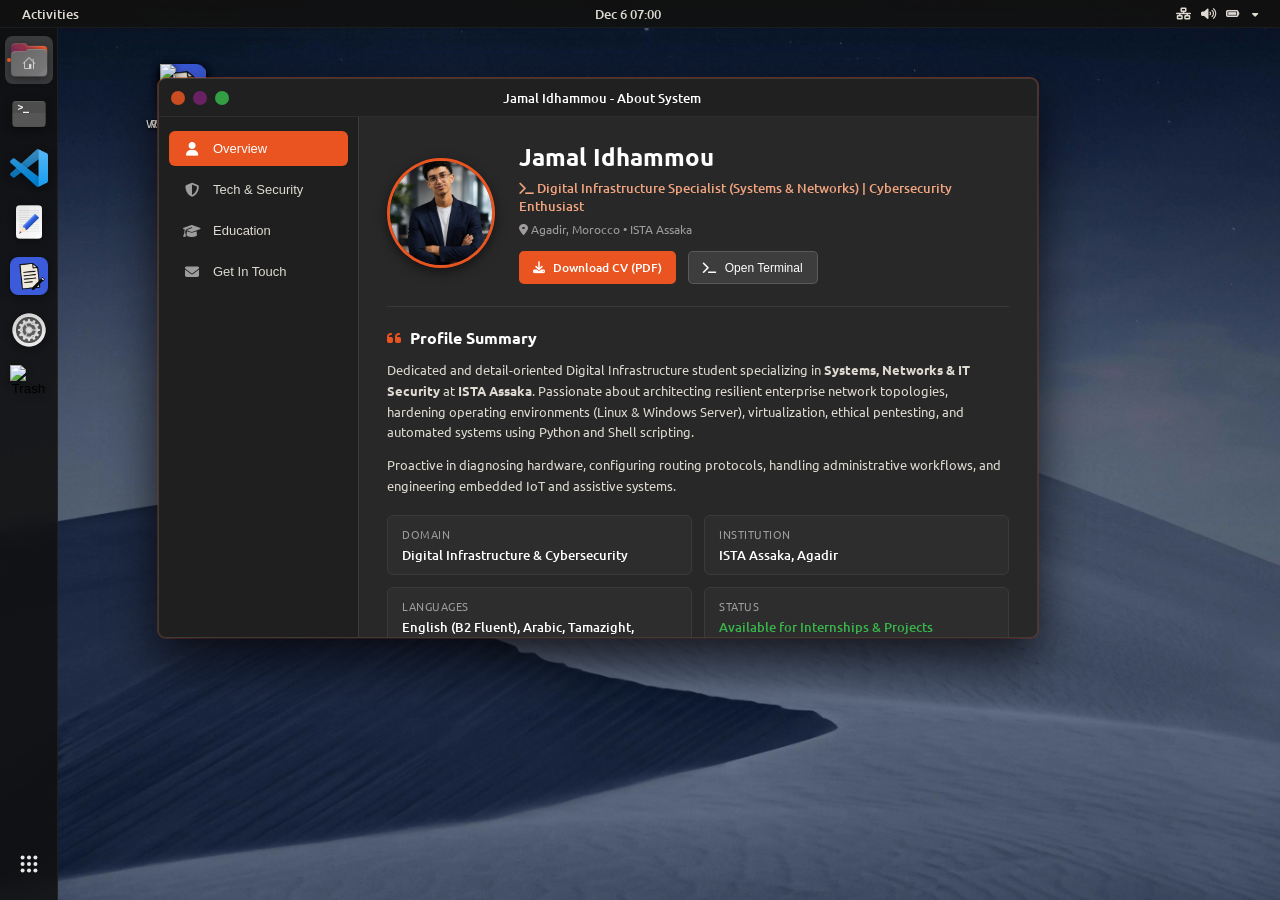
==== commit 487b8387: "feat: replace ArtCraft suite with dedicated Storytold WordCraft application" ====
--- a/index.html
+++ b/index.html
@@ -88,8 +88,8 @@
                     <img src="themes/Yaru/apps/gedit.png" alt="CV Resume">
                     <span class="dock-indicator"></span>
                 </button>
-                <button class="dock-icon" data-app="artcraft" title="ArtCraft Suite (Storytold)">
-                    <img src="themes/Yaru/apps/artcraft-launcher.png" alt="ArtCraft">
+                <button class="dock-icon" data-app="wordcraft" title="WordCraft (.docx Word Processor)">
+                    <img src="themes/Yaru/apps/wordcraft.png" alt="WordCraft">
                     <span class="dock-indicator"></span>
                 </button>
                 <button class="dock-icon" data-app="settings" title="Settings">
@@ -137,9 +137,9 @@
                 <img src="themes/Yaru/apps/gedit.png" alt="Resume">
                 <span>Resume.pdf</span>
             </div>
-            <div class="desktop-item" tabindex="0" data-app="artcraft" title="Double-click to open Storytold ArtCraft Suite">
-                <img src="themes/Yaru/apps/artcraft-launcher.png" alt="ArtCraft Suite">
-                <span>ArtCraft.app</span>
+            <div class="desktop-item" tabindex="0" data-app="wordcraft" title="Double-click to open Storytold WordCraft">
+                <img src="themes/Yaru/apps/wordcraft.png" alt="WordCraft">
+                <span>WordCraft.app</span>
             </div>
             <div class="desktop-item" tabindex="0" data-app="trash">
                 <img src="themes/Yaru/system/user-trash.png" alt="Trash">
@@ -626,94 +626,36 @@
                 </div>
             </div>
 
-            <!-- 7. ARTCRAFT SUITE LAUNCHER WINDOW (Storytold) -->
-            <div class="window" id="win-artcraft" data-app="artcraft" style="top: 50px; left: 110px; width: 980px; height: 620px;">
-                <div class="window-header">
-                    <div class="window-controls">
-                        <button class="win-btn win-close" title="Close" onclick="closeApp('artcraft')"></button>
-                        <button class="win-btn win-minimize" title="Minimize" onclick="minimizeApp('artcraft')"></button>
-                        <button class="win-btn win-maximize" title="Maximize" onclick="maximizeApp('artcraft')"></button>
-                    </div>
-                    <div class="window-title">Storytold ArtCraft Suite - Open-Source Creative & Productivity Apps</div>
-                </div>
-                <div class="window-body artcraft-window-body">
-                    <div class="artcraft-sidebar">
-                        <div class="artcraft-brand">
-                            <img src="themes/Yaru/apps/artcraft-launcher.png" alt="ArtCraft Logo" width="32" height="32">
+            <!-- 7. WORDCRAFT WINDOW (Storytold) -->
+            <div class="window" id="win-wordcraft" data-app="wordcraft" style="top: 50px; left: 110px; width: 980px; height: 620px;">
+                <div class="window-header">
+                    <div class="window-controls">
+                        <button class="win-btn win-close" title="Close" onclick="closeApp('wordcraft')"></button>
+                        <button class="win-btn win-minimize" title="Minimize" onclick="minimizeApp('wordcraft')"></button>
+                        <button class="win-btn win-maximize" title="Maximize" onclick="maximizeApp('wordcraft')"></button>
+                    </div>
+                    <div class="window-title">WordCraft - Storytold (.docx Word Processor in Pure Rust)</div>
+                </div>
+                <div class="window-body wordcraft-window-body">
+                    <div class="wordcraft-toolbar">
+                        <div class="wordcraft-app-info">
+                            <img src="themes/Yaru/apps/wordcraft.png" alt="WordCraft Icon" width="28" height="28">
                             <div>
-                                <div class="artcraft-brand-title">ArtCraft</div>
-                                <div class="artcraft-brand-sub">storytold suite</div>
-                            </div>
-                        </div>
-                        <div class="artcraft-nav-group">
-                            <div class="artcraft-nav-heading">PRODUCTIVITY & OFFICE</div>
-                            <button class="artcraft-nav-btn active" data-app-url="https://getartcraft.com/apps/wordcraft" data-app-name="WordCraft" data-app-desc="Fast, open-source word processor rebuilt in pure Rust. Reads and writes .docx.">
-                                <i class="fa-solid fa-file-lines text-blue"></i>
-                                <span>WordCraft</span>
-                            </button>
-                            <button class="artcraft-nav-btn" data-app-url="https://getartcraft.com/apps/deckcraft" data-app-name="DeckCraft" data-app-desc="Modern presentation and slide designer built in pure Rust. Full .pptx presentation workflows.">
-                                <i class="fa-solid fa-chart-pie text-orange"></i>
-                                <span>DeckCraft</span>
-                            </button>
-                            <button class="artcraft-nav-btn" data-app-url="https://getartcraft.com/apps/gridcraft" data-app-name="GridCraft" data-app-desc="High-performance modern spreadsheet engine built in pure Rust.">
-                                <i class="fa-solid fa-table-cells text-green"></i>
-                                <span>GridCraft</span>
-                            </button>
-                            <button class="artcraft-nav-btn" data-app-url="https://getartcraft.com/apps/pdfcraft" data-app-name="PdfCraft" data-app-desc="PDF reader, editor, form filler, and markup tool.">
-                                <i class="fa-solid fa-file-pdf text-red"></i>
-                                <span>PdfCraft</span>
-                            </button>
-                        </div>
-                        <div class="artcraft-nav-group">
-                            <div class="artcraft-nav-heading">CREATIVE & DESIGN</div>
-                            <button class="artcraft-nav-btn" data-app-url="https://getartcraft.com/apps/photocraft" data-app-name="PhotoCraft" data-app-desc="Photo editing, retouching, color grading, and raster graphics.">
-                                <i class="fa-solid fa-image text-purple"></i>
-                                <span>PhotoCraft</span>
-                            </button>
-                            <button class="artcraft-nav-btn" data-app-url="https://getartcraft.com/apps/vectorcraft" data-app-name="VectorCraft" data-app-desc="Vector design and illustration tool.">
-                                <i class="fa-solid fa-bezier-curve text-pink"></i>
-                                <span>VectorCraft</span>
-                            </button>
-                            <button class="artcraft-nav-btn" data-app-url="https://getartcraft.com/apps/designcraft" data-app-name="DesignCraft" data-app-desc="Page layout, typesetting, and publishing for digital and print.">
-                                <i class="fa-solid fa-newspaper text-cyan"></i>
-                                <span>DesignCraft</span>
-                            </button>
-                            <button class="artcraft-nav-btn" data-app-url="https://getartcraft.com/apps/filmcraft" data-app-name="FilmCraft" data-app-desc="Video editing, timelines, multi-track audio, and rendering.">
-                                <i class="fa-solid fa-video text-teal"></i>
-                                <span>FilmCraft</span>
-                            </button>
-                            <button class="artcraft-nav-btn" data-app-url="https://getartcraft.com/apps/soundcraft" data-app-name="SoundCraft" data-app-desc="Digital audio workstation, recording, mixing, and synthesizers.">
-                                <i class="fa-solid fa-music text-yellow"></i>
-                                <span>SoundCraft</span>
-                            </button>
-                            <button class="artcraft-nav-btn" data-app-url="https://getartcraft.com/apps/cadcraft" data-app-name="CADCraft" data-app-desc="Parametric 2D drafting and 3D solid modeling.">
-                                <i class="fa-solid fa-cube text-indigo"></i>
-                                <span>CADCraft</span>
-                            </button>
-                            <button class="artcraft-nav-btn" data-app-url="https://getartcraft.com/apps/figcraft" data-app-name="FigCraft" data-app-desc="Interface design, prototyping, design systems, and developer handoff.">
-                                <i class="fa-brands fa-figma text-violet"></i>
-                                <span>FigCraft</span>
-                            </button>
-                        </div>
-                    </div>
-                    <div class="artcraft-main-pane">
-                        <div class="artcraft-toolbar">
-                            <div class="artcraft-app-info">
-                                <h3 id="artcraftCurrentName">WordCraft</h3>
-                                <p id="artcraftCurrentDesc">Fast, open-source word processor rebuilt in pure Rust. Reads and writes .docx.</p>
-                            </div>
-                            <div class="artcraft-actions">
-                                <a id="artcraftRepoLink" href="https://github.com/storytold/wordcraft" target="_blank" rel="noopener noreferrer" class="btn-artcraft">
-                                    <i class="fa-brands fa-github"></i> Repository
-                                </a>
-                                <a id="artcraftExternalLink" href="https://getartcraft.com/apps/wordcraft" target="_blank" rel="noopener noreferrer" class="btn-artcraft primary">
-                                    <i class="fa-solid fa-arrow-up-right-from-square"></i> Open Fullscreen
-                                </a>
-                            </div>
-                        </div>
-                        <div class="artcraft-frame-wrapper">
-                            <iframe id="artcraftIframe" src="https://getartcraft.com/apps/wordcraft" title="Storytold ArtCraft Application Frame"></iframe>
-                        </div>
+                                <h3>WordCraft</h3>
+                                <p>Fast, open-source word processor rebuilt in pure Rust. Reads & writes .docx.</p>
+                            </div>
+                        </div>
+                        <div class="wordcraft-actions">
+                            <a href="https://github.com/storytold/wordcraft" target="_blank" rel="noopener noreferrer" class="btn-wordcraft">
+                                <i class="fa-brands fa-github"></i> github.com/storytold/wordcraft
+                            </a>
+                            <a href="https://getartcraft.com/apps/wordcraft" target="_blank" rel="noopener noreferrer" class="btn-wordcraft primary">
+                                <i class="fa-solid fa-arrow-up-right-from-square"></i> Open Fullscreen
+                            </a>
+                        </div>
+                    </div>
+                    <div class="wordcraft-frame-wrapper">
+                        <iframe id="wordcraftIframe" src="https://getartcraft.com/apps/wordcraft" title="Storytold WordCraft Application Frame"></iframe>
                     </div>
                 </div>
             </div>
--- a/style.css
+++ b/style.css
@@ -1342,152 +1342,63 @@
 }
 
 /* ==========================================================================
-   STORYTOLD ARTCRAFT SUITE LAUNCHER
+   STORYTOLD WORDCRAFT WINDOW
    ========================================================================== */
-.artcraft-window-body {
-    display: flex;
+.wordcraft-window-body {
+    display: flex;
+    flex-direction: column;
     height: calc(100% - 38px);
-    background-color: #121214;
+    background-color: #0b0b0c;
     color: #e4e4e7;
     overflow: hidden;
 }
 
-.artcraft-sidebar {
-    width: 240px;
-    background-color: #18181b;
-    border-right: 1px solid #27272a;
-    display: flex;
-    flex-direction: column;
-    overflow-y: auto;
-    padding: 12px 8px;
-    gap: 12px;
-}
-
-.artcraft-brand {
-    display: flex;
-    align-items: center;
-    gap: 10px;
-    padding: 6px 10px 12px;
-    border-bottom: 1px solid #27272a;
-}
-
-.artcraft-brand-title {
-    font-size: 15px;
-    font-weight: 700;
-    color: #ffffff;
-    letter-spacing: -0.2px;
-}
-
-.artcraft-brand-sub {
-    font-size: 10.5px;
-    color: #a1a1aa;
-    text-transform: uppercase;
-    letter-spacing: 0.6px;
-}
-
-.artcraft-nav-group {
-    display: flex;
-    flex-direction: column;
-    gap: 4px;
-}
-
-.artcraft-nav-heading {
-    font-size: 10px;
-    font-weight: 700;
-    color: #71717a;
-    letter-spacing: 0.8px;
-    padding: 4px 10px;
-}
-
-.artcraft-nav-btn {
-    display: flex;
-    align-items: center;
-    gap: 10px;
-    padding: 8px 12px;
-    border-radius: 6px;
-    border: none;
-    background: transparent;
-    color: #d4d4d8;
-    font-size: 13px;
-    font-weight: 500;
-    cursor: pointer;
-    text-align: left;
-    transition: background-color 0.15s ease, color 0.15s ease;
-}
-
-.artcraft-nav-btn i {
-    width: 18px;
-    text-align: center;
-    font-size: 14px;
-}
-
-.artcraft-nav-btn:hover {
-    background-color: #27272a;
-    color: #ffffff;
-}
-
-.artcraft-nav-btn.active {
-    background-color: #27272a;
-    color: #ffffff;
-    border-left: 3px solid #E95420;
-}
-
-/* Category icon accent colors */
-.text-blue { color: #3b82f6; }
-.text-orange { color: #f97316; }
-.text-green { color: #10b981; }
-.text-red { color: #ef4444; }
-.text-purple { color: #a855f7; }
-.text-pink { color: #ec4899; }
-.text-cyan { color: #06b6d4; }
-.text-teal { color: #14b8a6; }
-.text-yellow { color: #eab308; }
-.text-indigo { color: #6366f1; }
-.text-violet { color: #8b5cf6; }
-
-.artcraft-main-pane {
-    flex: 1;
-    display: flex;
-    flex-direction: column;
-    background-color: #09090b;
-    overflow: hidden;
-}
-
-.artcraft-toolbar {
-    height: 52px;
+.wordcraft-toolbar {
+    height: 54px;
     background-color: #18181b;
     border-bottom: 1px solid #27272a;
     display: flex;
     align-items: center;
     justify-content: space-between;
     padding: 0 16px;
+    gap: 14px;
+}
+
+.wordcraft-app-info {
+    display: flex;
+    align-items: center;
     gap: 12px;
 }
 
-.artcraft-app-info h3 {
+.wordcraft-app-info img {
+    border-radius: 6px;
+    box-shadow: 0 2px 6px rgba(0, 0, 0, 0.4);
+}
+
+.wordcraft-app-info h3 {
     font-size: 14px;
     font-weight: 700;
     color: #ffffff;
     margin: 0;
 }
 
-.artcraft-app-info p {
-    font-size: 11px;
+.wordcraft-app-info p {
+    font-size: 11.5px;
     color: #a1a1aa;
     margin: 2px 0 0;
 }
 
-.artcraft-actions {
-    display: flex;
-    align-items: center;
-    gap: 8px;
-}
-
-.btn-artcraft {
+.wordcraft-actions {
+    display: flex;
+    align-items: center;
+    gap: 10px;
+}
+
+.btn-wordcraft {
     display: inline-flex;
     align-items: center;
     gap: 6px;
-    padding: 5px 12px;
+    padding: 6px 14px;
     border-radius: 4px;
     font-size: 12px;
     font-weight: 500;
@@ -1495,31 +1406,32 @@
     color: #e4e4e7;
     background-color: #27272a;
     border: 1px solid #3f3f46;
-    transition: background-color 0.15s ease;
-}
-
-.btn-artcraft:hover {
+    transition: background-color 0.15s ease, border-color 0.15s ease;
+}
+
+.btn-wordcraft:hover {
     background-color: #3f3f46;
-}
-
-.btn-artcraft.primary {
+    border-color: #52525b;
+}
+
+.btn-wordcraft.primary {
     background-color: #E95420;
     border-color: #d84513;
     color: #ffffff;
 }
 
-.btn-artcraft.primary:hover {
+.btn-wordcraft.primary:hover {
     background-color: #d84513;
 }
 
-.artcraft-frame-wrapper {
+.wordcraft-frame-wrapper {
     flex: 1;
     width: 100%;
-    height: calc(100% - 52px);
-    background-color: #000000;
-}
-
-#artcraftIframe {
+    height: calc(100% - 54px);
+    background-color: #0b0b0c;
+}
+
+#wordcraftIframe {
     width: 100%;
     height: 100%;
     border: none;
